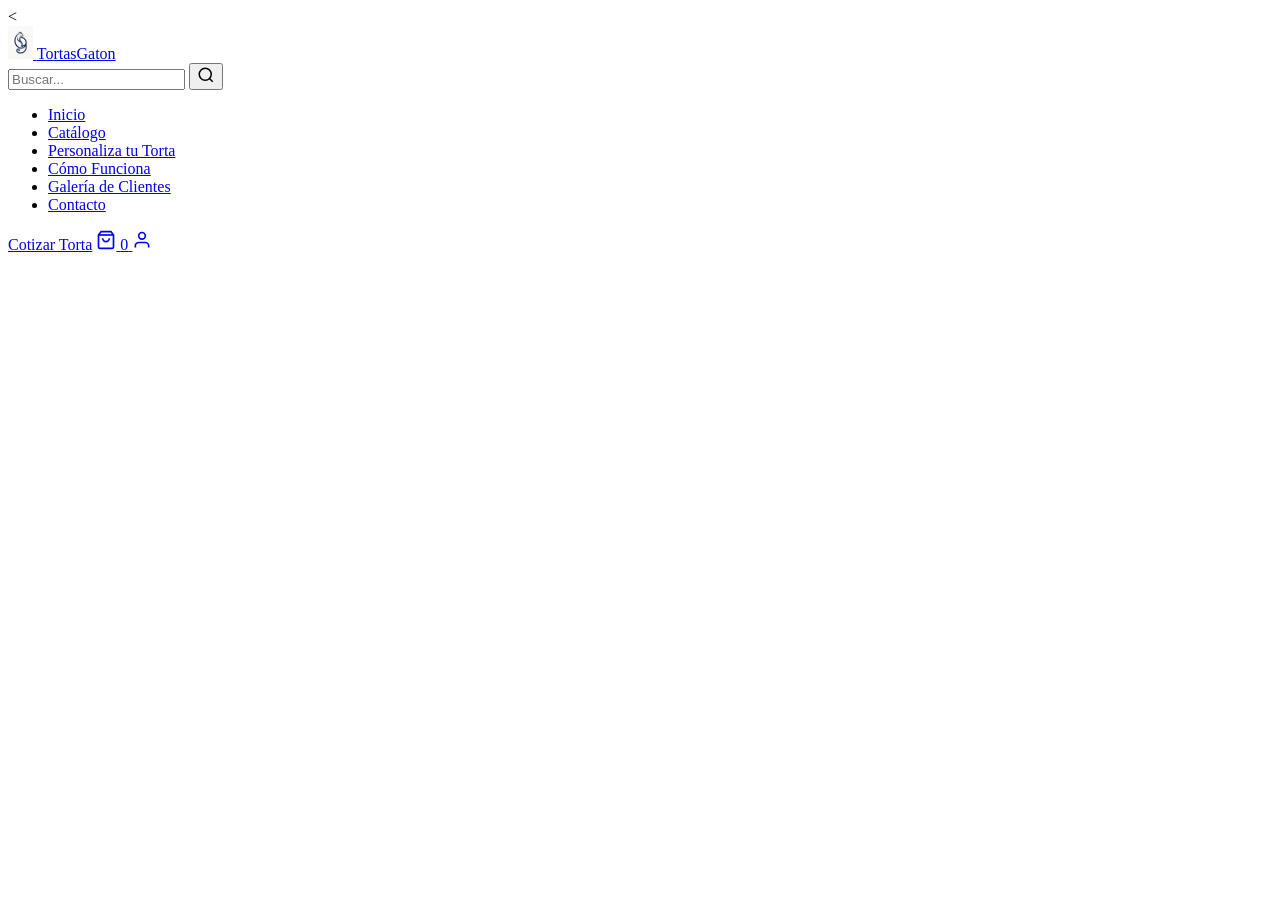
==== html-ccs/catalogo.html @ 638d36cd "Actualización Se comenzó con los otros seis redireccionamientos (catálogo, clientes, contacto, cotiz" ====
<!DOCTYPE html>
<html lang="es">
<head>
    <title>Tortas Gaton</title>
    <link rel="icon" type="image/png" href="../src/assets/images/Logo Gaton V2.png">
    <meta charset="UTF-8">
    <meta name="viewport" content="width=device-width">
    <meta name="robots" content="index, follow">
    <meta name= "theme-color" content="#09f">
    <meta name="description" content="La Torta que quieras te la tengo y si no te la fabrico 😋">
    <!-- Inicio OPEN GRAPH -->


    <!-- Fin OPEN GRAPH -->
    <!-- Inicio iconos del footer -->
    <<link rel="stylesheet" href="https://cdnjs.cloudflare.com/ajax/libs/font-awesome/6.5.2/css/all.min.css" />
    <!-- Fin iconos del footer -->
</head>

<body>
	<!-- 1. BARRA DE NAVEGACIÓN CATÁLOGO-->
		<header>
			<nav class="navbar">
				<!-- Logo con imagen y texto-->
				<a href="#" class="logo">
            		<img src="../src/assets/images/Logo Gaton V1.png" alt="TortasGaton Logo" width="25">
            		<span>TortasGaton</span>
        		</a>

        		<!-- Botón/Campo de búsqueda -->
        		<div class="nav-search">
        			<form action="/buscar" method="GET">
        				<input type="search" name="q" placeholder="Buscar..." aria-label="Buscar">
        				<button type="submit" aria-label="Buscar">
        					<svg width="18" height="18" viewBox="0 0 24 24" fill="none" stroke="currentColor" stroke-width="2">
                        		<circle cx="11" cy="11" r="8"></circle>
                        		<line x1="21" y1="21" x2="16.65" y2="16.65"></line>
                    		</svg>	
        				</button>
        			</form>	
        		</div>

				 <!-- Enlaces de navegación -->
        		<ul class="nav-links">
            		<li><a href="index.html">Inicio</a></li>
            		<li><a href="catalogo.html">Catálogo</a></li>
            		<li><a href="personaliza.html" class="btn-highlight">Personaliza tu Torta</a></li>
            		<li><a href="funciona.html">Cómo Funciona</a></li>
            		<li><a href="clientes.html">Galería de Clientes</a></li>
            		<li><a href="contacto.html">Contacto</a></li>
        		</ul>

        		<!-- Acciones a la derecha -->
        		<div class="nav-actions">
        			<a href="cotizar.html" class="btn-primary">Cotizar Torta</a>
        			<a href="#carrito" class="btn-icon cart-btn" aria-label="Carrito">
                		<svg width="20" height="20" viewBox="0 0 24 24" fill="none" stroke="currentColor" stroke-width="2">
                    		<path d="M6 2L3 6v14a2 2 0 0 0 2 2h14a2 2 0 0 0 2-2V6l-3-4z"></path>
                    		<line x1="3" y1="6" x2="21" y2="6"></line>
                    		<path d="M16 10a4 4 0 0 1-8 0"></path>
                		</svg>
                		<span class="badge">0</span>
            		</a>
            		<a href="#cuenta" class="btn-icon account-btn" aria-label="Cuenta">
                		<svg width="20" height="20" viewBox="0 0 24 24" fill="none" stroke="currentColor" stroke-width="2">
                    		<path d="M20 21v-2a4 4 0 0 0-4-4H8a4 4 0 0 0-4 4v2"></path>
                    		<circle cx="12" cy="7" r="4"></circle>
                		</svg>
            		</a>
        		</div>
			</nav>	
		</header>
</body>



<footer>
	


</footer>

</html>
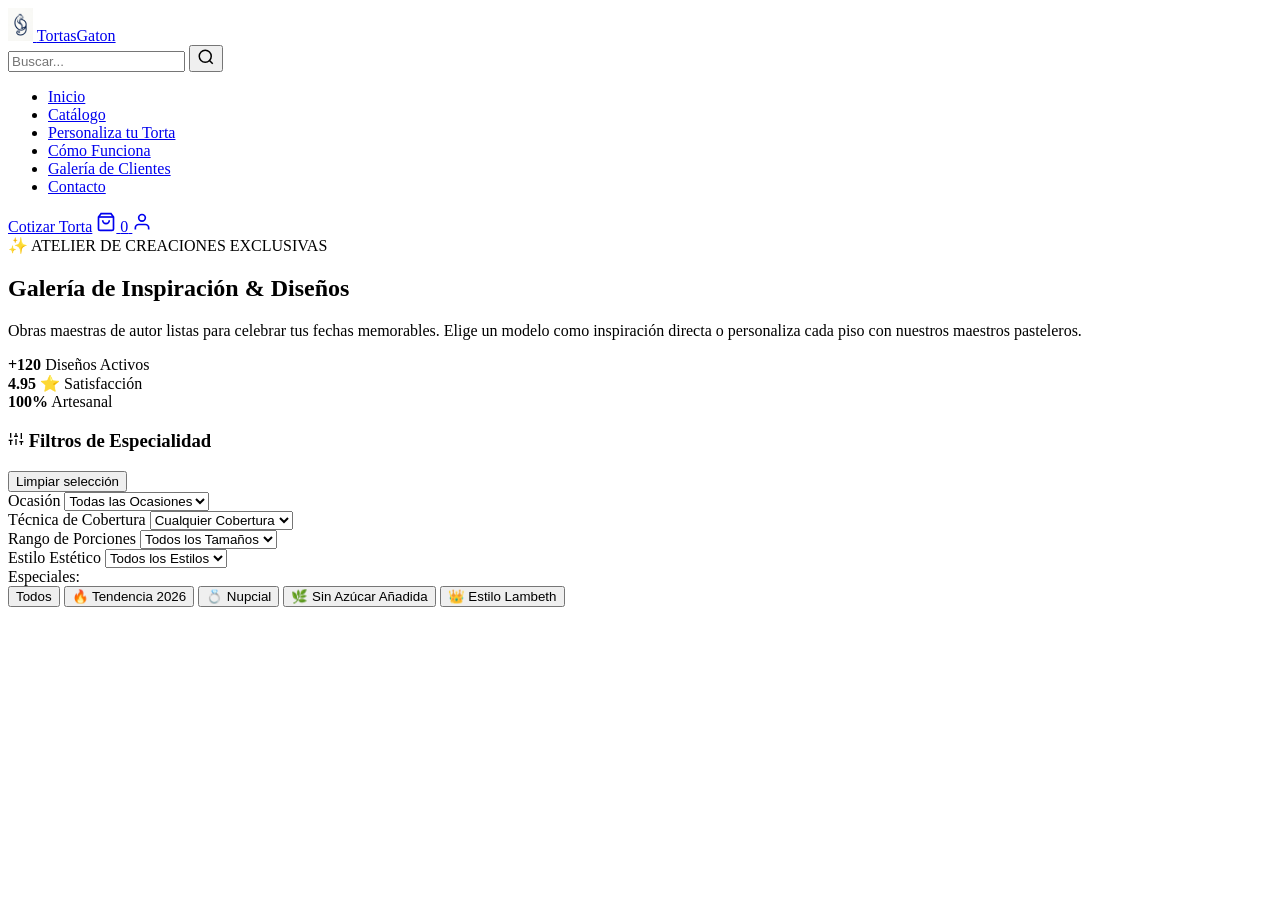
==== commit 8bafded0: "Comenzando con catalogo.html" ====
--- a/html-ccs/catalogo.html
+++ b/html-ccs/catalogo.html
@@ -4,17 +4,16 @@
     <title>Tortas Gaton</title>
     <link rel="icon" type="image/png" href="../src/assets/images/Logo Gaton V2.png">
     <meta charset="UTF-8">
-    <meta name="viewport" content="width=device-width">
+    <meta name="viewport" content="width=device-width, initial-scale=1.0">
     <meta name="robots" content="index, follow">
     <meta name= "theme-color" content="#09f">
     <meta name="description" content="La Torta que quieras te la tengo y si no te la fabrico 😋">
-    <!-- Inicio OPEN GRAPH -->
-
-
-    <!-- Fin OPEN GRAPH -->
+   
     <!-- Inicio iconos del footer -->
-    <<link rel="stylesheet" href="https://cdnjs.cloudflare.com/ajax/libs/font-awesome/6.5.2/css/all.min.css" />
+    <link rel="stylesheet" href="https://cdnjs.cloudflare.com/ajax/libs/font-awesome/6.5.2/css/all.min.css" />
     <!-- Fin iconos del footer -->
+	<!-- Para Archivo tu archivo CSS -->
+    <!-- <link rel="stylesheet" href="../src/assets/css/styles.css"> -->
 </head>
 
 <body>
@@ -22,7 +21,7 @@
 		<header>
 			<nav class="navbar">
 				<!-- Logo con imagen y texto-->
-				<a href="#" class="logo">
+				<a href="index.html" class="logo">
             		<img src="../src/assets/images/Logo Gaton V1.png" alt="TortasGaton Logo" width="25">
             		<span>TortasGaton</span>
         		</a>
@@ -70,15 +69,105 @@
         		</div>
 			</nav>	
 		</header>
-</body>
+		<!-- 2. Sección: Encabezado y filtros de Catálogo-->
+		 <main class="catalog-main">
+			<section class="catalog-hero-section">
+				<div class="catalog-intro">
+					<!-- Etiqueta superior -->
+					 <div class="catalog-badge">
+						<span>✨ ATELIER DE CREACIONES EXCLUSIVAS</span>
+					 </div>
+					<!-- Título y descripción-->
+					<h1>Galería de Inspiración & Diseños</h1>
+					<p>Obras maestras de autor listas para celebrar tus fechas memorables. Elige un modelo como inspiración directa o personaliza cada piso con nuestros maestros pasteleros. </p>
+				</div>
+				<!-- Estadísticas del catálogo (a la derecha) -->
+				<div class="catalog-stats">
+					<div class="stat-box">
+						<strong>+120</strong>
+                    	<span>Diseños Activos</span>
+					</div>
+					<div class="stat-box">
+						<strong>4.95 ⭐</strong>
+                    	<span>Satisfacción</span>
+					</div>
+					<div class="stat-box">
+						<strong>100%</strong>
+                    	<span>Artesanal</span>
+					</div>
+				</div>
+			</section>
+
+			<!--Sección de Filtros de Especialidad-->
+			<section class="filters-container">
+				<div class="filters-header">
+					<h3>
+						<svg width="16" height="16" viewBox="0 0 24 24" fill="none" stroke="currentColor" stroke-width="2">
+							<line x1="4" y1="21" x2="4" y2="14"></line>
+							<line x1="4" y1="10" x2="4" y2="3"></line>
+							<line x1="12" y1="21" x2="12" y2="12"></line>
+							<line x1="12" y1="8" x2="12" y2="3"></line>
+							<line x1="20" y1="21" x2="20" y2="16"></line>
+							<line x1="20" y1="12" x2="20" y2="3"></line>
+							<line x1="1" y1="14" x2="7" y2="14"></line>
+							<line x1="9" y1="8" x2="15" y2="8"></line>
+							<line x1="17" y1="16" x2="23" y2="16"></line>
+						</svg>
+						Filtros de Especialidad
+					</h3>
+					<button class="btn-clear-filters"> Limpiar selección</button>
+				</div>
+
+				<!-- Selectores Desplegables-->
+				 <div class="filters-dropdowns">
+					<div class="filter-group">
+						<label>Ocasión</label>
+						<select aria-label="Ocasión">
+							<option> Todas las Ocasiones</option>
+						</select>
+					</div>
+					<div class="filter-group">
+						<label>Técnica de Cobertura</label>
+						<select aria-label="Técnica de Cobertura">
+							<option>Cualquier Cobertura</option>
+						</select>
+					</div>
+					<div class="filter-group">
+						<label>Rango de Porciones</label>
+						<select aria-label="Rango de Porciones">
+							<option>Todos los Tamaños</option>
+						</select>
+					</div>
+					<div class="filter-group">
+						<label>Estilo Estético</label>
+						<select aria-label="Estilo Estético">
+							<option>Todos los Estilos</option>
+						</select>
+					</div>
+				 </div>
+
+				 <!-- Etiquetas de Filtros Especiales / Rápidos-->
+				 <div class="filter-tags-row">
+					<span class="tags-label"> Especiales:</span>
+					<div class="tags-list">
+						<button class="filter-tag active">Todos</button>
+                    	<button class="filter-tag">🔥 Tendencia 2026</button>
+                    	<button class="filter-tag">💍 Nupcial</button>
+                    	<button class="filter-tag">🌿 Sin Azúcar Añadida</button>
+                    	<button class="filter-tag">👑 Estilo Lambeth</button>
+					</div>
+				 </div>
+			</section>
+		 </main>
+		 
 
 
 
-<footer>
+	<footer>
 	
 
 
-</footer>
-
+	</footer>
+</body>
 </html>
 
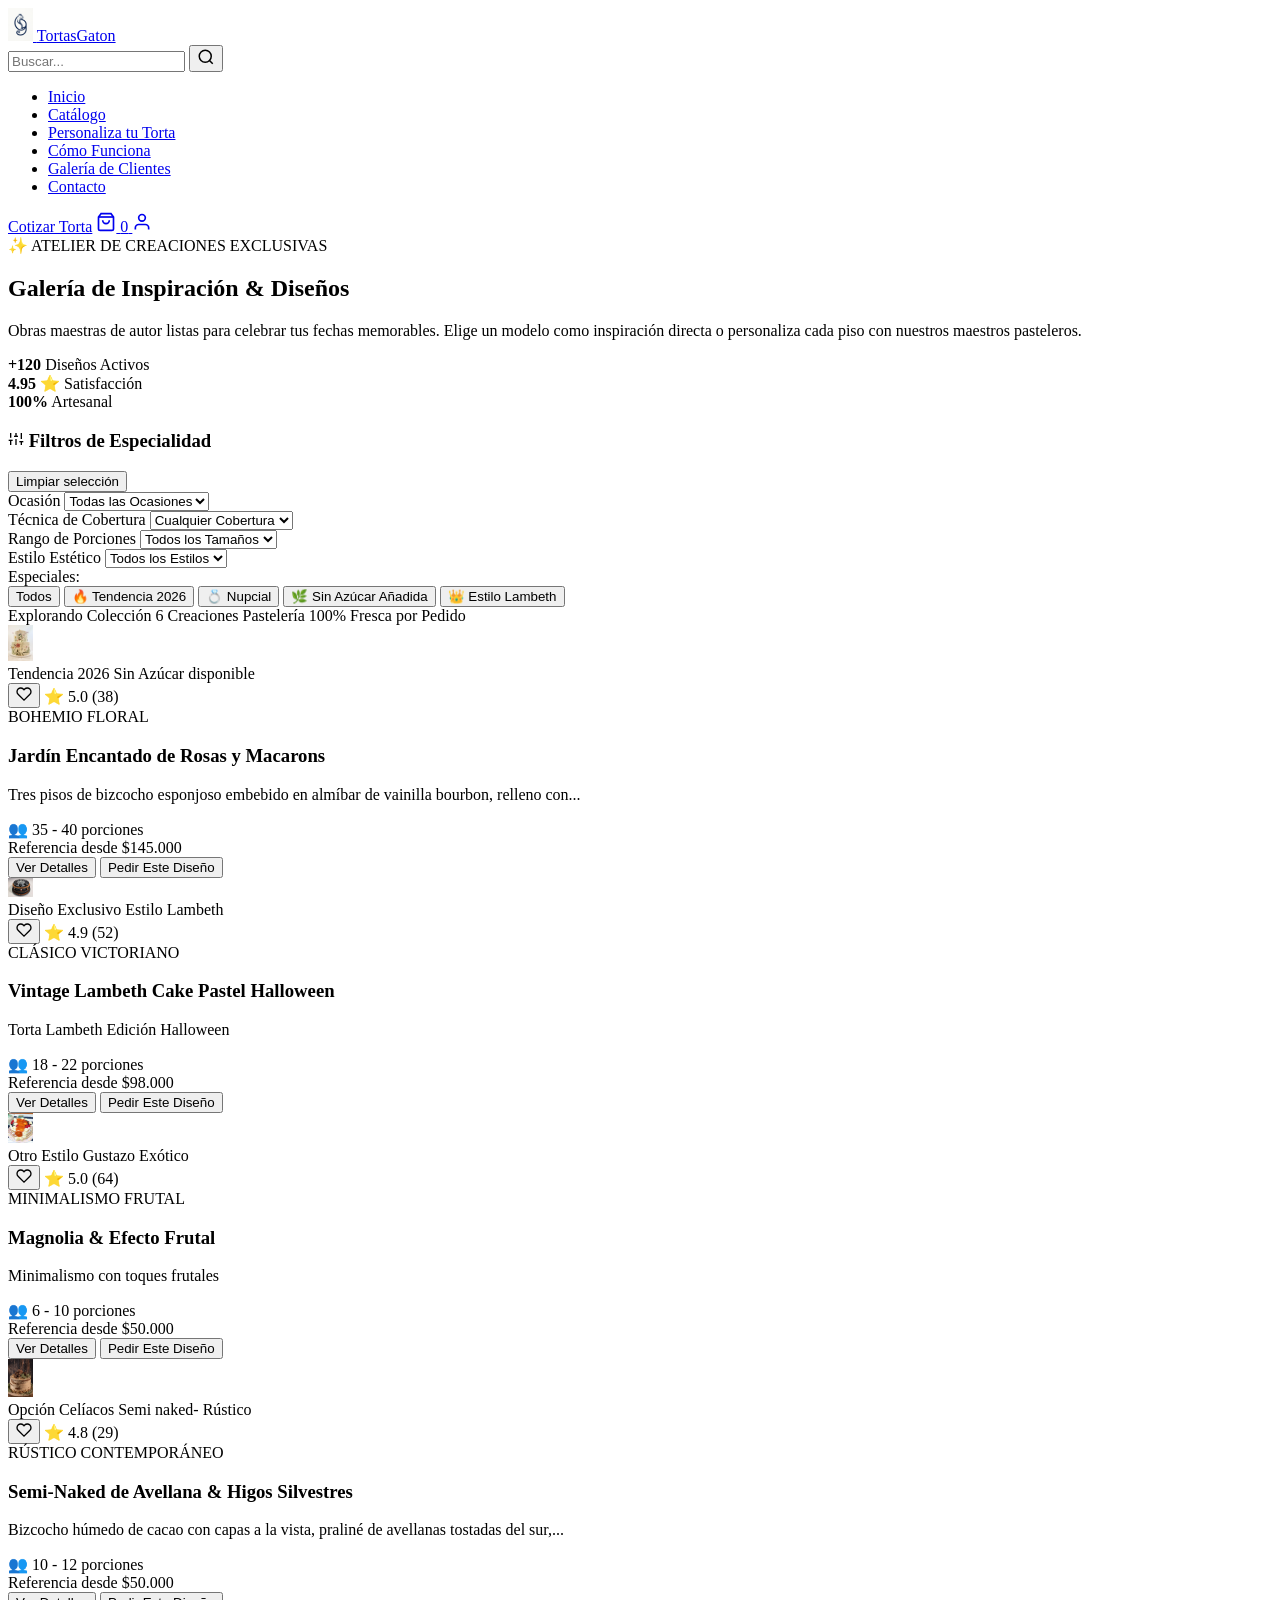
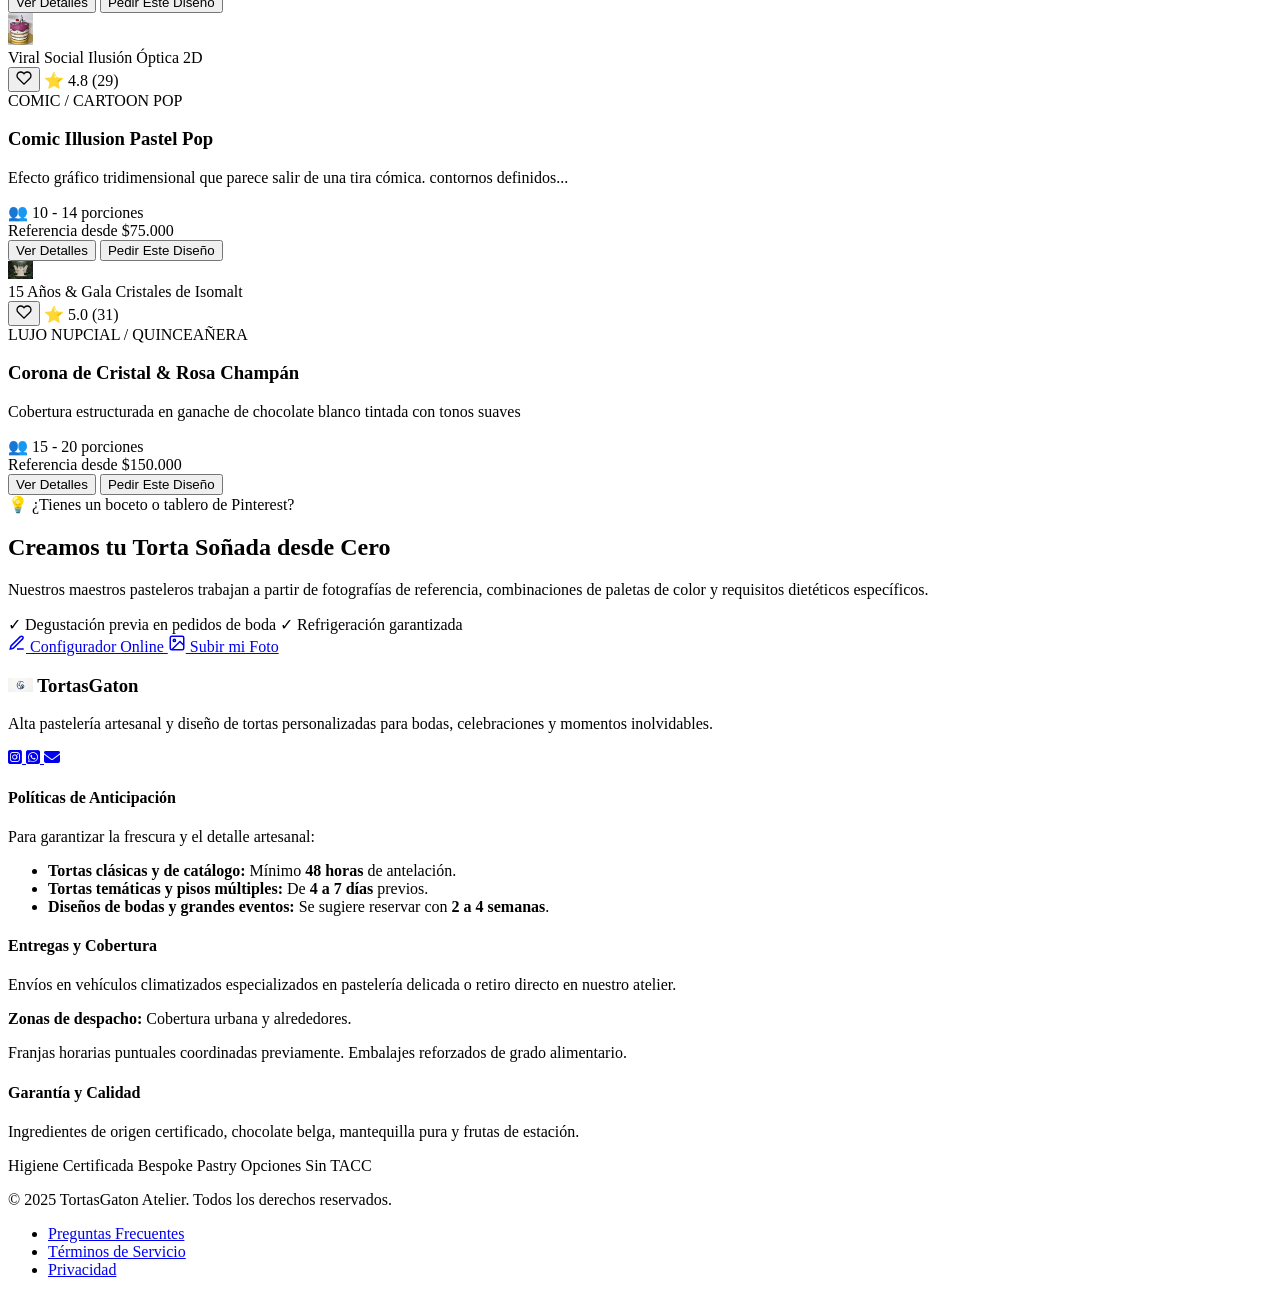
==== commit 5ac7443b: "Redireccionamiento 2 (Catalogo.html terminado Semántica de catalogo.html terminada incluidas 6 imáge" ====
--- a/html-ccs/catalogo.html
+++ b/html-ccs/catalogo.html
@@ -6,168 +6,477 @@
     <meta charset="UTF-8">
     <meta name="viewport" content="width=device-width, initial-scale=1.0">
     <meta name="robots" content="index, follow">
-    <meta name= "theme-color" content="#09f">
+    <meta name="theme-color" content="#09f">
     <meta name="description" content="La Torta que quieras te la tengo y si no te la fabrico 😋">
    
     <!-- Inicio iconos del footer -->
     <link rel="stylesheet" href="https://cdnjs.cloudflare.com/ajax/libs/font-awesome/6.5.2/css/all.min.css" />
     <!-- Fin iconos del footer -->
-	<!-- Para Archivo tu archivo CSS -->
+    <!-- Para Archivo tu archivo CSS -->
     <!-- <link rel="stylesheet" href="../src/assets/css/styles.css"> -->
 </head>
 
 <body>
-	<!-- 1. BARRA DE NAVEGACIÓN CATÁLOGO-->
-		<header>
-			<nav class="navbar">
-				<!-- Logo con imagen y texto-->
-				<a href="index.html" class="logo">
-            		<img src="../src/assets/images/Logo Gaton V1.png" alt="TortasGaton Logo" width="25">
-            		<span>TortasGaton</span>
-        		</a>
-
-        		<!-- Botón/Campo de búsqueda -->
-        		<div class="nav-search">
-        			<form action="/buscar" method="GET">
-        				<input type="search" name="q" placeholder="Buscar..." aria-label="Buscar">
-        				<button type="submit" aria-label="Buscar">
-        					<svg width="18" height="18" viewBox="0 0 24 24" fill="none" stroke="currentColor" stroke-width="2">
-                        		<circle cx="11" cy="11" r="8"></circle>
-                        		<line x1="21" y1="21" x2="16.65" y2="16.65"></line>
-                    		</svg>	
-        				</button>
-        			</form>	
-        		</div>
-
-				 <!-- Enlaces de navegación -->
-        		<ul class="nav-links">
-            		<li><a href="index.html">Inicio</a></li>
-            		<li><a href="catalogo.html">Catálogo</a></li>
-            		<li><a href="personaliza.html" class="btn-highlight">Personaliza tu Torta</a></li>
-            		<li><a href="funciona.html">Cómo Funciona</a></li>
-            		<li><a href="clientes.html">Galería de Clientes</a></li>
-            		<li><a href="contacto.html">Contacto</a></li>
-        		</ul>
-
-        		<!-- Acciones a la derecha -->
-        		<div class="nav-actions">
-        			<a href="cotizar.html" class="btn-primary">Cotizar Torta</a>
-        			<a href="#carrito" class="btn-icon cart-btn" aria-label="Carrito">
-                		<svg width="20" height="20" viewBox="0 0 24 24" fill="none" stroke="currentColor" stroke-width="2">
-                    		<path d="M6 2L3 6v14a2 2 0 0 0 2 2h14a2 2 0 0 0 2-2V6l-3-4z"></path>
-                    		<line x1="3" y1="6" x2="21" y2="6"></line>
-                    		<path d="M16 10a4 4 0 0 1-8 0"></path>
-                		</svg>
-                		<span class="badge">0</span>
-            		</a>
-            		<a href="#cuenta" class="btn-icon account-btn" aria-label="Cuenta">
-                		<svg width="20" height="20" viewBox="0 0 24 24" fill="none" stroke="currentColor" stroke-width="2">
-                    		<path d="M20 21v-2a4 4 0 0 0-4-4H8a4 4 0 0 0-4 4v2"></path>
-                    		<circle cx="12" cy="7" r="4"></circle>
-                		</svg>
-            		</a>
-        		</div>
-			</nav>	
-		</header>
-		<!-- 2. Sección: Encabezado y filtros de Catálogo-->
-		 <main class="catalog-main">
-			<section class="catalog-hero-section">
-				<div class="catalog-intro">
-					<!-- Etiqueta superior -->
-					 <div class="catalog-badge">
-						<span>✨ ATELIER DE CREACIONES EXCLUSIVAS</span>
-					 </div>
-					<!-- Título y descripción-->
-					<h1>Galería de Inspiración & Diseños</h1>
-					<p>Obras maestras de autor listas para celebrar tus fechas memorables. Elige un modelo como inspiración directa o personaliza cada piso con nuestros maestros pasteleros. </p>
-				</div>
-				<!-- Estadísticas del catálogo (a la derecha) -->
-				<div class="catalog-stats">
-					<div class="stat-box">
-						<strong>+120</strong>
-                    	<span>Diseños Activos</span>
-					</div>
-					<div class="stat-box">
-						<strong>4.95 ⭐</strong>
-                    	<span>Satisfacción</span>
-					</div>
-					<div class="stat-box">
-						<strong>100%</strong>
-                    	<span>Artesanal</span>
-					</div>
-				</div>
-			</section>
-
-			<!--Sección de Filtros de Especialidad-->
-			<section class="filters-container">
-				<div class="filters-header">
-					<h3>
-						<svg width="16" height="16" viewBox="0 0 24 24" fill="none" stroke="currentColor" stroke-width="2">
-							<line x1="4" y1="21" x2="4" y2="14"></line>
-							<line x1="4" y1="10" x2="4" y2="3"></line>
-							<line x1="12" y1="21" x2="12" y2="12"></line>
-							<line x1="12" y1="8" x2="12" y2="3"></line>
-							<line x1="20" y1="21" x2="20" y2="16"></line>
-							<line x1="20" y1="12" x2="20" y2="3"></line>
-							<line x1="1" y1="14" x2="7" y2="14"></line>
-							<line x1="9" y1="8" x2="15" y2="8"></line>
-							<line x1="17" y1="16" x2="23" y2="16"></line>
-						</svg>
-						Filtros de Especialidad
-					</h3>
-					<button class="btn-clear-filters"> Limpiar selección</button>
-				</div>
-
-				<!-- Selectores Desplegables-->
-				 <div class="filters-dropdowns">
-					<div class="filter-group">
-						<label>Ocasión</label>
-						<select aria-label="Ocasión">
-							<option> Todas las Ocasiones</option>
-						</select>
-					</div>
-					<div class="filter-group">
-						<label>Técnica de Cobertura</label>
-						<select aria-label="Técnica de Cobertura">
-							<option>Cualquier Cobertura</option>
-						</select>
-					</div>
-					<div class="filter-group">
-						<label>Rango de Porciones</label>
-						<select aria-label="Rango de Porciones">
-							<option>Todos los Tamaños</option>
-						</select>
-					</div>
-					<div class="filter-group">
-						<label>Estilo Estético</label>
-						<select aria-label="Estilo Estético">
-							<option>Todos los Estilos</option>
-						</select>
-					</div>
-				 </div>
-
-				 <!-- Etiquetas de Filtros Especiales / Rápidos-->
-				 <div class="filter-tags-row">
-					<span class="tags-label"> Especiales:</span>
-					<div class="tags-list">
-						<button class="filter-tag active">Todos</button>
-                    	<button class="filter-tag">🔥 Tendencia 2026</button>
-                    	<button class="filter-tag">💍 Nupcial</button>
-                    	<button class="filter-tag">🌿 Sin Azúcar Añadida</button>
-                    	<button class="filter-tag">👑 Estilo Lambeth</button>
-					</div>
-				 </div>
-			</section>
-		 </main>
-		 
-
-
-
-	<footer>
-	
-
-
-	</footer>
+    <!-- 1. BARRA DE NAVEGACIÓN CATÁLOGO-->
+    <header>
+        <nav class="navbar">
+            <!-- Logo con imagen y texto-->
+            <a href="index.html" class="logo">
+                <img src="../src/assets/images/Logo Gaton V1.png" alt="TortasGaton Logo" width="25">
+                <span>TortasGaton</span>
+            </a>
+
+            <!-- Botón/Campo de búsqueda -->
+            <div class="nav-search">
+                <form action="/buscar" method="GET">
+                    <input type="search" name="q" placeholder="Buscar..." aria-label="Buscar">
+                    <button type="submit" aria-label="Buscar">
+                        <svg width="18" height="18" viewBox="0 0 24 24" fill="none" stroke="currentColor" stroke-width="2">
+                            <circle cx="11" cy="11" r="8"></circle>
+                            <line x1="21" y1="21" x2="16.65" y2="16.65"></line>
+                        </svg>    
+                    </button>
+                </form>    
+            </div>
+
+             <!-- Enlaces de navegación -->
+            <ul class="nav-links">
+                <li><a href="index.html">Inicio</a></li>
+                <li><a href="catalogo.html">Catálogo</a></li>
+                <li><a href="personaliza.html" class="btn-highlight">Personaliza tu Torta</a></li>
+                <li><a href="funciona.html">Cómo Funciona</a></li>
+                <li><a href="clientes.html">Galería de Clientes</a></li>
+                <li><a href="contacto.html">Contacto</a></li>
+            </ul>
+
+            <!-- Acciones a la derecha -->
+            <div class="nav-actions">
+                <a href="cotizar.html" class="btn-primary">Cotizar Torta</a>
+                <a href="#carrito" class="btn-icon cart-btn" aria-label="Carrito">
+                    <svg width="20" height="20" viewBox="0 0 24 24" fill="none" stroke="currentColor" stroke-width="2">
+                        <path d="M6 2L3 6v14a2 2 0 0 0 2 2h14a2 2 0 0 0 2-2V6l-3-4z"></path>
+                        <line x1="3" y1="6" x2="21" y2="6"></line>
+                        <path d="M16 10a4 4 0 0 1-8 0"></path>
+                    </svg>
+                    <span class="badge">0</span>
+                </a>
+                <a href="#cuenta" class="btn-icon account-btn" aria-label="Cuenta">
+                    <svg width="20" height="20" viewBox="0 0 24 24" fill="none" stroke="currentColor" stroke-width="2">
+                        <path d="M20 21v-2a4 4 0 0 0-4-4H8a4 4 0 0 0-4 4v2"></path>
+                        <circle cx="12" cy="7" r="4"></circle>
+                    </svg>
+                </a>
+            </div>
+        </nav>    
+    </header>
+
+    <!-- 2. Sección: Encabezado y filtros de Catálogo-->
+    <main class="catalog-main">
+        <section class="catalog-hero-section">
+            <div class="catalog-intro">
+                <!-- Etiqueta superior -->
+                <div class="catalog-badge">
+                    <span>✨ ATELIER DE CREACIONES EXCLUSIVAS</span>
+                </div>
+                <!-- Título y descripción-->
+                <h1>Galería de Inspiración & Diseños</h1>
+                <p>Obras maestras de autor listas para celebrar tus fechas memorables. Elige un modelo como inspiración directa o personaliza cada piso con nuestros maestros pasteleros. </p>
+            </div>
+            <!-- Estadísticas del catálogo (a la derecha) -->
+            <div class="catalog-stats">
+                <div class="stat-box">
+                    <strong>+120</strong>
+                    <span>Diseños Activos</span>
+                </div>
+                <div class="stat-box">
+                    <strong>4.95 ⭐</strong>
+                    <span>Satisfacción</span>
+                </div>
+                <div class="stat-box">
+                    <strong>100%</strong>
+                    <span>Artesanal</span>
+                </div>
+            </div>
+        </section>
+
+        <!-- Sección de Filtros de Especialidad -->
+        <section class="filters-container">
+            <div class="filters-header">
+                <h3>
+                    <svg width="16" height="16" viewBox="0 0 24 24" fill="none" stroke="currentColor" stroke-width="2">
+                        <line x1="4" y1="21" x2="4" y2="14"></line>
+                        <line x1="4" y1="10" x2="4" y2="3"></line>
+                        <line x1="12" y1="21" x2="12" y2="12"></line>
+                        <line x1="12" y1="8" x2="12" y2="3"></line>
+                        <line x1="20" y1="21" x2="20" y2="16"></line>
+                        <line x1="20" y1="12" x2="20" y2="3"></line>
+                        <line x1="1" y1="14" x2="7" y2="14"></line>
+                        <line x1="9" y1="8" x2="15" y2="8"></line>
+                        <line x1="17" y1="16" x2="23" y2="16"></line>
+                    </svg>
+                    Filtros de Especialidad
+                </h3>
+                <button class="btn-clear-filters"> Limpiar selección</button>
+            </div>
+
+            <!-- Selectores Desplegables-->
+            <div class="filters-dropdowns">
+                <div class="filter-group">
+                    <label>Ocasión</label>
+                    <select aria-label="Ocasión">
+                        <option>Todas las Ocasiones</option>
+                    </select>
+                </div>
+                <div class="filter-group">
+                    <label>Técnica de Cobertura</label>
+                    <select aria-label="Técnica de Cobertura">
+                        <option>Cualquier Cobertura</option>
+                    </select>
+                </div>
+                <div class="filter-group">
+                    <label>Rango de Porciones</label>
+                    <select aria-label="Rango de Porciones">
+                        <option>Todos los Tamaños</option>
+                    </select>
+                </div>
+                <div class="filter-group">
+                    <label>Estilo Estético</label>
+                    <select aria-label="Estilo Estético">
+                        <option>Todos los Estilos</option>
+                    </select>
+                </div>
+            </div>
+
+            <!-- Etiquetas de Filtros Especiales / Rápidos-->
+            <div class="filter-tags-row">
+                <span class="tags-label"> Especiales:</span>
+                <div class="tags-list">
+                    <button class="filter-tag active">Todos</button>
+                    <button class="filter-tag">🔥 Tendencia 2026</button>
+                    <button class="filter-tag">💍 Nupcial</button>
+                    <button class="filter-tag">🌿 Sin Azúcar Añadida</button>
+                    <button class="filter-tag">👑 Estilo Lambeth</button>
+                </div>
+            </div>
+        </section>
+
+        <!-- 3. Sección: Cuadrícula de productos del catálogo -->
+        <section class="catalog-products-section">
+            <!-- Encabezado de la colección -->
+            <div class="collection-header">
+                <span class="collection-title">Explorando Colección</span>
+                <span class="collection-count">6 Creaciones</span>
+                <span class="collection-note">Pastelería 100% Fresca por Pedido</span>
+            </div>
+
+            <!-- Cuadrícula de Tarjetas -->
+            <div class="products-grid">
+                <!-- Tarjeta 1: Jardín Encantado -->
+                <article class="product-card">
+                    <div class="product-image-container">
+                        <img src="../src/assets/images/Torta jardin.jpeg" alt="Torta jardin" width="25">
+                        <div class="card-badges-top">
+                            <span class="badge-tag trend">Tendencia 2026</span>
+                            <span class="badge-tag info">Sin Azúcar disponible</span>    
+                        </div>
+                        <button class="btn-favorite" aria-label="Guardar en favoritos">
+                            <svg width="16" height="16" viewBox="0 0 24 24" fill="none" stroke="currentColor" stroke-width="2">
+                                <path d="M20.84 4.61a5.5 5.5 0 0 0-7.78 0L12 5.67l-1.06-1.06a5.5 5.5 0 0 0-7.78 7.78l1.06 1.06L12 21.23l7.78-7.78 1.06-1.06a5.5 5.5 0 0 0 0-7.78z"></path>
+                            </svg>
+                        </button>
+                        <span class="rating-tag">⭐ 5.0 (38)</span>
+                    </div>
+                    <div class="product-info">
+                        <span class="product-category">BOHEMIO FLORAL</span>
+                        <h3>Jardín Encantado de Rosas y Macarons</h3>
+                        <p>Tres pisos de bizcocho esponjoso embebido en almíbar de vainilla bourbon, relleno con...</p>
+                        
+                        <div class="product-meta-row">
+                            <span class="portions">👥 35 - 40 porciones</span>
+                            <div class="price-box">
+                                <span class="price-label">Referencia desde</span>
+                                <span class="price-amount">$145.000</span>
+                            </div>
+                        </div>
+                    </div>
+                    <div class="products-actions">
+                        <button class="btn-secondary-action">Ver Detalles</button>
+                        <button class="btn-primary-action">Pedir Este Diseño</button>
+                    </div>    
+                </article>
+
+                <!-- Tarjeta 2: Clásico Victoriano (Lambeth) -->
+                <article class="product-card">
+                    <div class="product-image-container">
+                        <img src="../src/assets/images/Torta Lambeth.jpeg" alt="Torta Lambeth" width="25">
+                        <div class="card-badges-top">
+                            <span class="badge-tag trend">Diseño Exclusivo</span>
+                            <span class="badge-tag info">Estilo Lambeth</span>    
+                        </div>
+                        <button class="btn-favorite" aria-label="Guardar en favoritos">
+                            <svg width="16" height="16" viewBox="0 0 24 24" fill="none" stroke="currentColor" stroke-width="2">
+                                <path d="M20.84 4.61a5.5 5.5 0 0 0-7.78 0L12 5.67l-1.06-1.06a5.5 5.5 0 0 0-7.78 7.78l1.06 1.06L12 21.23l7.78-7.78 1.06-1.06a5.5 5.5 0 0 0 0-7.78z"></path>
+                            </svg>
+                        </button>
+                        <span class="rating-tag">⭐ 4.9 (52)</span>
+                    </div>
+                    <div class="product-info">
+                        <span class="product-category">CLÁSICO VICTORIANO</span>
+                        <h3>Vintage Lambeth Cake Pastel Halloween</h3>
+                        <p>Torta Lambeth Edición Halloween</p>
+                        
+                        <div class="product-meta-row">
+                            <span class="portions">👥 18 - 22 porciones</span>
+                            <div class="price-box">
+                                <span class="price-label">Referencia desde</span>
+                                <span class="price-amount">$98.000</span>
+                            </div>
+                        </div>
+                    </div>
+                    <div class="products-actions">
+                        <button class="btn-secondary-action">Ver Detalles</button>
+                        <button class="btn-primary-action">Pedir Este Diseño</button>
+                    </div>    
+                </article>
+
+                <!-- Tarjeta 3: Minimalismo Escultórico (Magnolia) -->
+                <article class="product-card">
+                    <div class="product-image-container">
+                        <img src="../src/assets/images/Torta Magnolia.webp" alt="Torta Magnolia" width="25">
+                        <div class="card-badges-top">
+                            <span class="badge-tag trend">Otro Estilo</span>
+                            <span class="badge-tag info">Gustazo Exótico</span>    
+                        </div>
+                        <button class="btn-favorite" aria-label="Guardar en favoritos">
+                            <svg width="16" height="16" viewBox="0 0 24 24" fill="none" stroke="currentColor" stroke-width="2">
+                                <path d="M20.84 4.61a5.5 5.5 0 0 0-7.78 0L12 5.67l-1.06-1.06a5.5 5.5 0 0 0-7.78 7.78l1.06 1.06L12 21.23l7.78-7.78 1.06-1.06a5.5 5.5 0 0 0 0-7.78z"></path>
+                            </svg>
+                        </button>
+                        <span class="rating-tag">⭐ 5.0 (64)</span>
+                    </div>
+                    <div class="product-info">
+                        <span class="product-category">MINIMALISMO FRUTAL</span>
+                        <h3>Magnolia & Efecto Frutal</h3>
+                        <p>Minimalismo con toques frutales</p>
+                        
+                        <div class="product-meta-row">
+                            <span class="portions">👥 6 - 10 porciones</span>
+                            <div class="price-box">
+                                <span class="price-label">Referencia desde</span>
+                                <span class="price-amount">$50.000</span>
+                            </div>
+                        </div>
+                    </div>
+                    <div class="products-actions">
+                        <button class="btn-secondary-action">Ver Detalles</button>
+                        <button class="btn-primary-action">Pedir Este Diseño</button>
+                    </div>    
+                </article>
+
+                <!-- Tarjeta 4: Opcion celíaca -->
+                <article class="product-card">
+                    <div class="product-image-container">
+                        <img src="../src/assets/images/tarta-de-chocolate-y-avellanas.webp" alt="Torta Semi-Naked" width="25">
+                        <div class="card-badges-top">
+                            <span class="badge-tag trend">Opción Celíacos</span>
+                            <span class="badge-tag info">Semi naked- Rústico</span>    
+                        </div>
+                        <button class="btn-favorite" aria-label="Guardar en favoritos">
+                            <svg width="16" height="16" viewBox="0 0 24 24" fill="none" stroke="currentColor" stroke-width="2">
+                                <path d="M20.84 4.61a5.5 5.5 0 0 0-7.78 0L12 5.67l-1.06-1.06a5.5 5.5 0 0 0-7.78 7.78l1.06 1.06L12 21.23l7.78-7.78 1.06-1.06a5.5 5.5 0 0 0 0-7.78z"></path>
+                            </svg>
+                        </button>
+                        <span class="rating-tag">⭐ 4.8 (29)</span>
+                    </div>
+                    <div class="product-info">
+                        <span class="product-category">RÚSTICO CONTEMPORÁNEO</span>
+                        <h3>Semi-Naked de Avellana & Higos Silvestres</h3>
+                        <p>Bizcocho húmedo de cacao con capas a la vista, praliné de avellanas tostadas del sur,...</p>
+                        
+                        <div class="product-meta-row">
+                            <span class="portions">👥 10 - 12 porciones</span>
+                            <div class="price-box">
+                                <span class="price-label">Referencia desde</span>
+                                <span class="price-amount">$50.000</span>
+                            </div>
+                        </div>
+                    </div>
+                    <div class="products-actions">
+                        <button class="btn-secondary-action">Ver Detalles</button>
+                        <button class="btn-primary-action">Pedir Este Diseño</button>
+                    </div>    
+                </article>
+
+                <!-- Tarjeta 5: Comic 2D torta -->
+                <article class="product-card">
+                    <div class="product-image-container">
+                        <img src="../src/assets/images/Torta 2D.jpg" alt="Torta 2D" width="25">
+                        <div class="card-badges-top">
+                            <span class="badge-tag trend">Viral Social</span>
+                            <span class="badge-tag info">Ilusión Óptica 2D</span>    
+                        </div>
+                        <button class="btn-favorite" aria-label="Guardar en favoritos">
+                            <svg width="16" height="16" viewBox="0 0 24 24" fill="none" stroke="currentColor" stroke-width="2">
+                                <path d="M20.84 4.61a5.5 5.5 0 0 0-7.78 0L12 5.67l-1.06-1.06a5.5 5.5 0 0 0-7.78 7.78l1.06 1.06L12 21.23l7.78-7.78 1.06-1.06a5.5 5.5 0 0 0 0-7.78z"></path>
+                            </svg>
+                        </button>
+                        <span class="rating-tag">⭐ 4.8 (29)</span>
+                    </div>
+                    <div class="product-info">
+                        <span class="product-category">COMIC / CARTOON POP</span>
+                        <h3>Comic Illusion Pastel Pop</h3>
+                        <p>Efecto gráfico tridimensional que parece salir de una tira cómica. contornos definidos...</p>
+                        
+                        <div class="product-meta-row">
+                            <span class="portions">👥 10 - 14 porciones</span>
+                            <div class="price-box">
+                                <span class="price-label">Referencia desde</span>
+                                <span class="price-amount">$75.000</span>
+                            </div>
+                        </div>
+                    </div>
+                    <div class="products-actions">
+                        <button class="btn-secondary-action">Ver Detalles</button>
+                        <button class="btn-primary-action">Pedir Este Diseño</button>
+                    </div>    
+                </article>
+
+                <!-- Tarjeta 6: 15 años & gala -->
+                <article class="product-card">
+                    <div class="product-image-container">
+                        <img src="../src/assets/images/Torta corona cristal.webp" alt="Torta 2D" width="25">
+                        <div class="card-badges-top">
+                            <span class="badge-tag trend">15 Años & Gala</span>
+                            <span class="badge-tag info">Cristales de Isomalt</span>    
+                        </div>
+                        <button class="btn-favorite" aria-label="Guardar en favoritos">
+                            <svg width="16" height="16" viewBox="0 0 24 24" fill="none" stroke="currentColor" stroke-width="2">
+                                <path d="M20.84 4.61a5.5 5.5 0 0 0-7.78 0L12 5.67l-1.06-1.06a5.5 5.5 0 0 0-7.78 7.78l1.06 1.06L12 21.23l7.78-7.78 1.06-1.06a5.5 5.5 0 0 0 0-7.78z"></path>
+                            </svg>
+                        </button>
+                        <span class="rating-tag">⭐ 5.0 (31)</span>
+                    </div>
+                    <div class="product-info">
+                        <span class="product-category">LUJO NUPCIAL / QUINCEAÑERA</span>
+                        <h3>Corona de Cristal & Rosa Champán</h3>
+                        <p>Cobertura estructurada en ganache de chocolate blanco tintada con tonos suaves</p>
+                        
+                        <div class="product-meta-row">
+                            <span class="portions">👥 15 - 20 porciones</span>
+                            <div class="price-box">
+                                <span class="price-label">Referencia desde</span>
+                                <span class="price-amount">$150.000</span>
+                            </div>
+                        </div>
+                    </div>
+                    <div class="products-actions">
+                        <button class="btn-secondary-action">Ver Detalles</button>
+                        <button class="btn-primary-action">Pedir Este Diseño</button>
+                    </div>    
+                </article>
+            </div>
+        </section>
+
+        <!-- 4. SECCIÓN CTA: CREAMOS TU TORTA SOÑADA -->
+        <section class="custom-cake-cta">
+            <div class="cta-banner-content">
+                <div class="cta-top-tag">
+                    <span>💡 ¿Tienes un boceto o tablero de Pinterest?</span>
+                </div>
+            
+                <h2>Creamos tu Torta Soñada desde Cero</h2>
+                <p>Nuestros maestros pasteleros trabajan a partir de fotografías de referencia, combinaciones de paletas de color y requisitos dietéticos específicos.</p>
+            
+                <div class="cta-features-list">
+                    <span>✓ Degustación previa en pedidos de boda</span>
+                    <span>✓ Refrigeración garantizada</span>
+                </div>
+
+                <div class="cta-buttons">
+                    <a href="personaliza.html" class="btn-configurator">
+                        <svg width="18" height="18" viewBox="0 0 24 24" fill="none" stroke="currentColor" stroke-width="2">
+                            <path d="M12 20h9"></path>
+                            <path d="M16.5 3.5a2.121 2.121 0 0 1 3 3L7 19l-4 1 1-4L16.5 3.5z"></path>
+                        </svg>
+                        Configurador Online
+                    </a>
+                    <a href="contacto.html" class="btn-upload-photo">
+                        <svg width="18" height="18" viewBox="0 0 24 24" fill="none" stroke="currentColor" stroke-width="2">
+                            <rect x="3" y="3" width="18" height="18" rx="2" ry="2"></rect>
+                            <circle cx="8.5" cy="8.5" r="1.5"></circle>
+                            <polyline points="21 15 16 10 5 21"></polyline>
+                        </svg>
+                        Subir mi Foto
+                    </a>
+                </div>
+            </div>
+        </section>
+    </main>
+
+    <!-- 5. FOOTER PRINCIPAL -->
+    <footer>
+        <div class="footer-container">
+            <!-- Columna 1: Marca y Redes -->
+            <div class="footer-brand">
+                <h3 class="brand-title">
+                    <img src="../src/assets/images/Logo Gaton V2.png" alt="TortasGatonV2 Logo" width="25" class="footer-logo"> 
+                    TortasGaton
+                </h3>
+                <p>Alta pastelería artesanal y diseño de tortas personalizadas para bodas, celebraciones y momentos inolvidables.</p>
+                
+                <div class="footer-socials">
+                    <a href="https://instagram.com" target="_blank" rel="noopener noreferrer" class="btn" aria-label="Instagram">
+                        <i class="fa-brands fa-square-instagram" aria-hidden="true"></i>   
+                    </a>
+                    <a href="https://wa.me" target="_blank" rel="noopener noreferrer" class="btn" aria-label="Chat de WhatsApp">
+                        <i class="fa-brands fa-square-whatsapp" aria-hidden="true"></i>
+                    </a>
+                    <a href="mailto:tu-correo@ejemplo.com" class="btn" aria-label="Correo Electrónico">
+                        <i class="fa-solid fa-envelope" aria-hidden="true"></i>
+                    </a>
+                </div>
+            </div>
+
+            <!-- Columna 2: Políticas de Anticipación -->
+            <div class="footer-links">
+                <h4>Políticas de Anticipación</h4>
+                <p>Para garantizar la frescura y el detalle artesanal:</p>
+                <ul>
+                    <li><strong>Tortas clásicas y de catálogo:</strong> Mínimo <strong>48 horas</strong> de antelación.</li>
+                    <li><strong>Tortas temáticas y pisos múltiples:</strong> De <strong>4 a 7 días</strong> previos.</li>
+                    <li><strong>Diseños de bodas y grandes eventos:</strong> Se sugiere reservar con <strong>2 a 4 semanas</strong>.</li>
+                </ul>
+            </div>
+
+            <!-- Columna 3: Entregas y Cobertura -->
+            <div class="footer-info">
+                <h4>Entregas y Cobertura</h4>
+                <p>Envíos en vehículos climatizados especializados en pastelería delicada o retiro directo en nuestro atelier.</p>
+                <p><strong>Zonas de despacho:</strong> Cobertura urbana y alrededores.</p>
+                <p>Franjas horarias puntuales coordinadas previamente. Embalajes reforzados de grado alimentario.</p>
+            </div>
+
+            <!-- Columna 4: Garantía y Calidad -->
+            <div class="footer-warranty">
+                <h4>Garantía y Calidad</h4>
+                <p>Ingredientes de origen certificado, chocolate belga, mantequilla pura y frutas de estación.</p>
+                <div class="footer-badges">
+                    <span class="badge-tag">Higiene Certificada</span>
+                    <span class="badge-tag">Bespoke Pastry</span>
+                    <span class="badge-tag">Opciones Sin TACC</span>
+                </div>
+            </div>
+        </div>
+
+        <!-- Barra Inferior (Copyright y Enlaces Secundarios) -->
+        <div class="footer-bottom">
+            <p>&copy; 2025 TortasGaton Atelier. Todos los derechos reservados.</p>
+            <ul class="footer-legal">
+                <li><a href="#faq">Preguntas Frecuentes</a></li>
+                <li><a href="#terminos">Términos de Servicio</a></li>
+                <li><a href="#privacidad">Privacidad</a></li>
+            </ul>
+        </div>
+    </footer>
 </body>
-</html>
-
+</html>
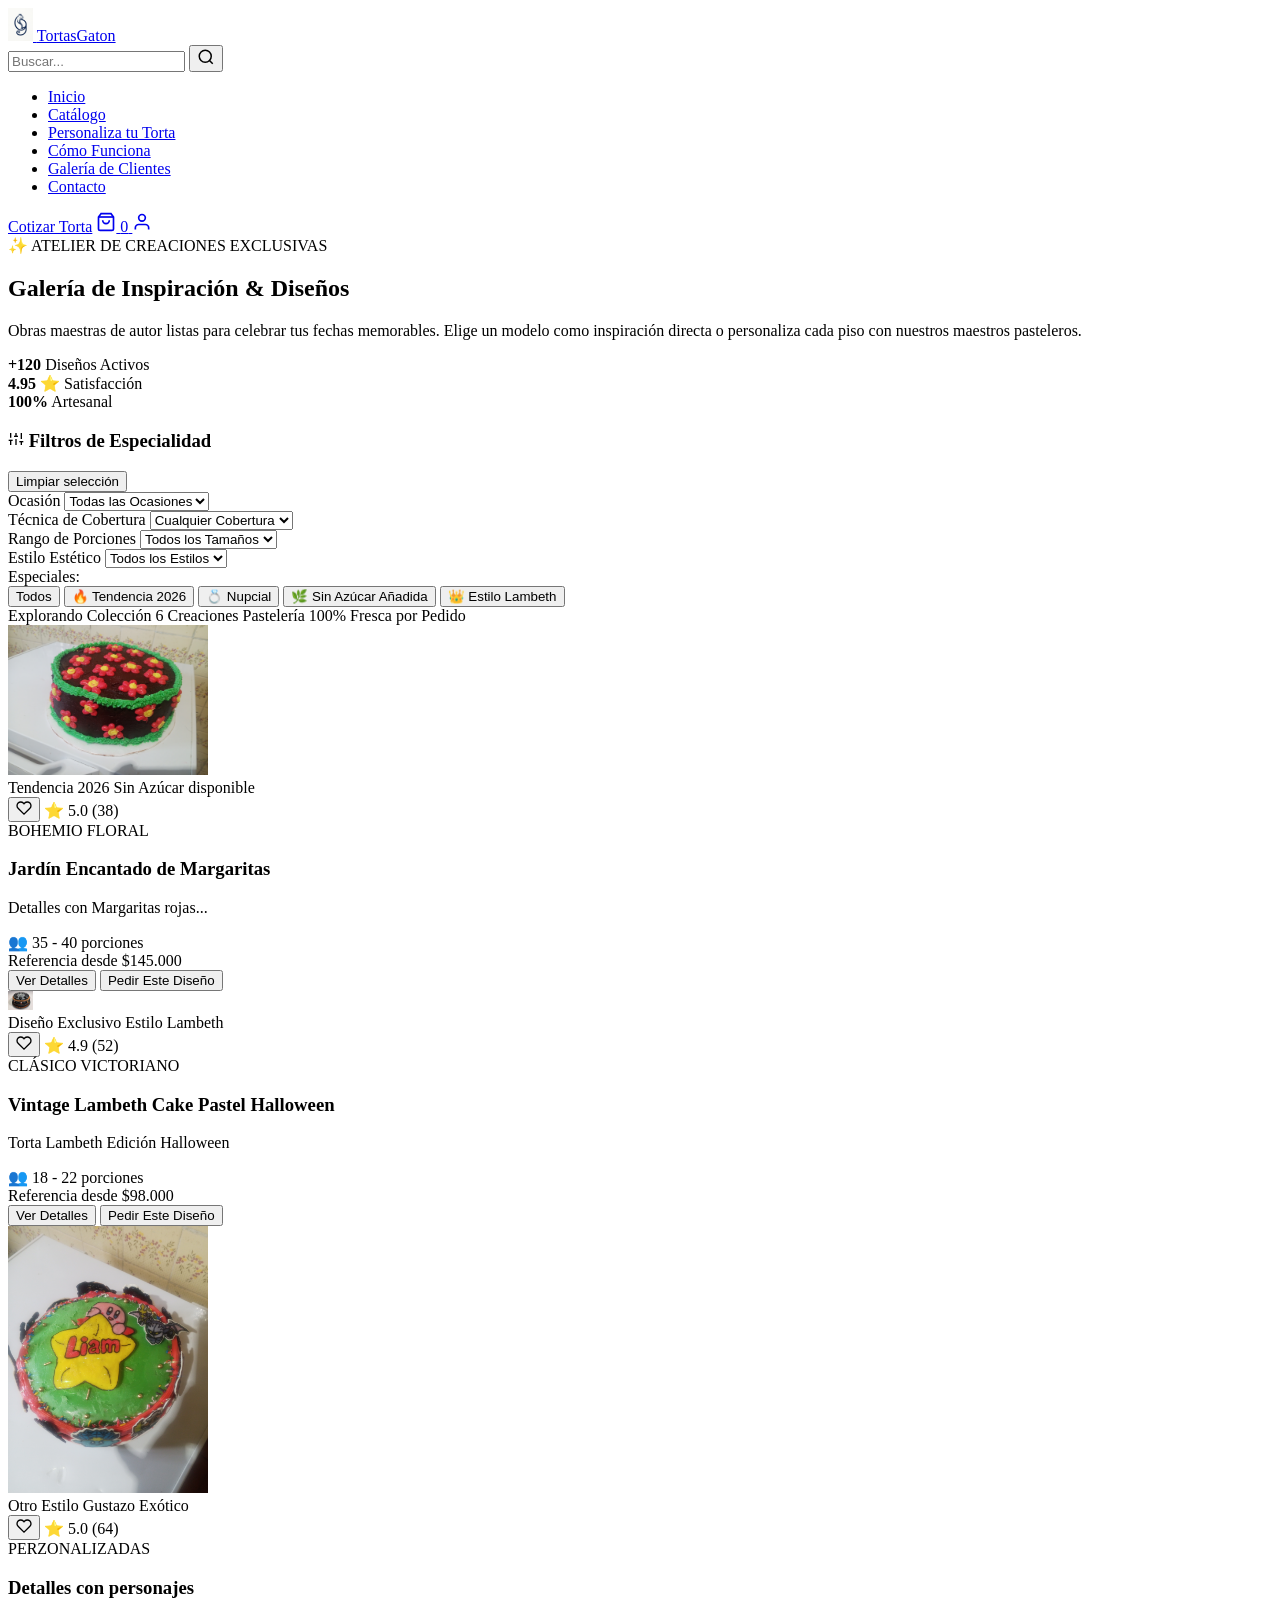
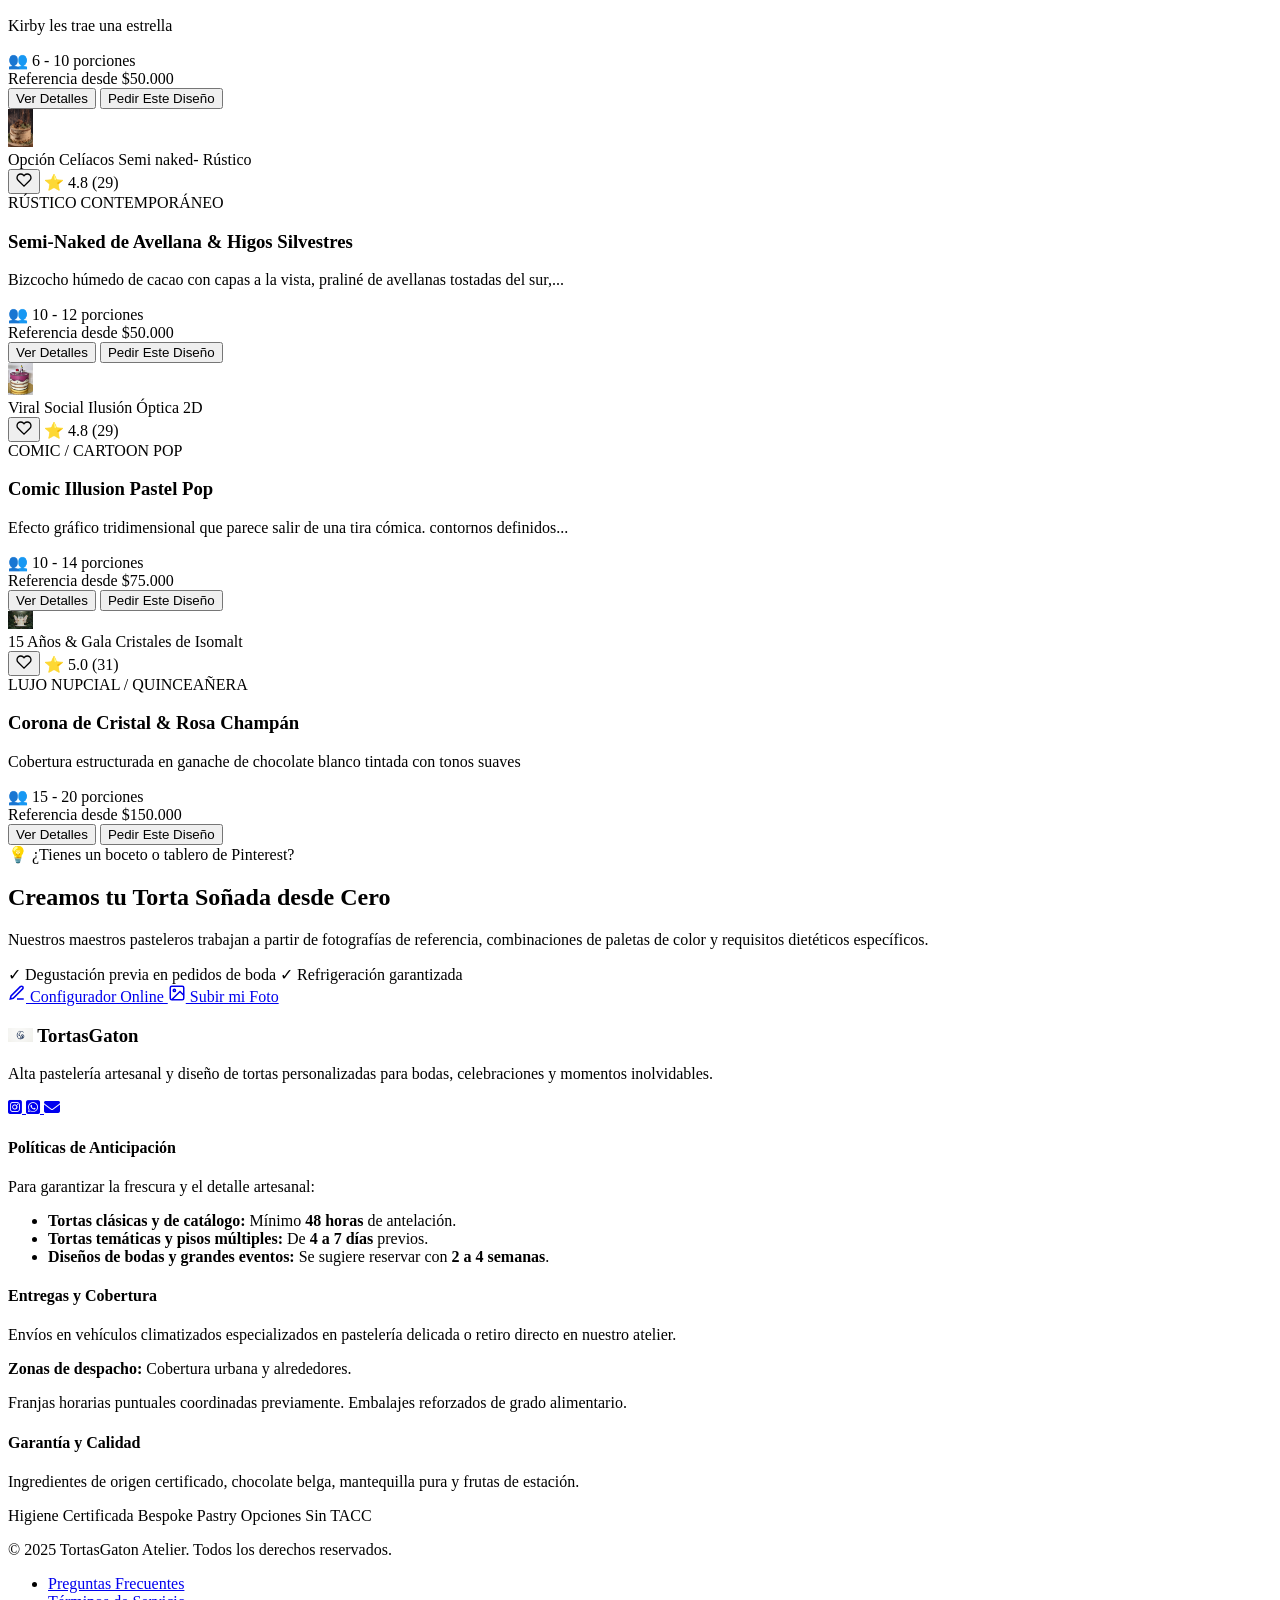
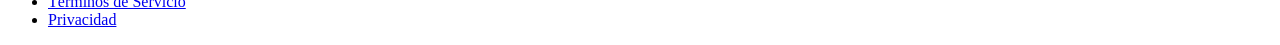
==== commit 56afc13c: "Retoque de index.html y catalogo.html Cambio de imágenes" ====
--- a/html-ccs/catalogo.html
+++ b/html-ccs/catalogo.html
@@ -1,7 +1,7 @@
 <!DOCTYPE html>
 <html lang="es">
 <head>
-    <title>Tortas Gaton</title>
+    <title> Catalogo - Tortas Gaton</title>
     <link rel="icon" type="image/png" href="../src/assets/images/Logo Gaton V2.png">
     <meta charset="UTF-8">
     <meta name="viewport" content="width=device-width, initial-scale=1.0">
@@ -174,7 +174,7 @@
                 <!-- Tarjeta 1: Jardín Encantado -->
                 <article class="product-card">
                     <div class="product-image-container">
-                        <img src="../src/assets/images/Torta jardin.jpeg" alt="Torta jardin" width="25">
+                        <img src="../src/assets/images/Floral.jpg" alt="Floral" width="200">
                         <div class="card-badges-top">
                             <span class="badge-tag trend">Tendencia 2026</span>
                             <span class="badge-tag info">Sin Azúcar disponible</span>    
@@ -188,8 +188,8 @@
                     </div>
                     <div class="product-info">
                         <span class="product-category">BOHEMIO FLORAL</span>
-                        <h3>Jardín Encantado de Rosas y Macarons</h3>
-                        <p>Tres pisos de bizcocho esponjoso embebido en almíbar de vainilla bourbon, relleno con...</p>
+                        <h3>Jardín Encantado de Margaritas</h3>
+                        <p>Detalles con Margaritas rojas...</p>
                         
                         <div class="product-meta-row">
                             <span class="portions">👥 35 - 40 porciones</span>
@@ -242,7 +242,7 @@
                 <!-- Tarjeta 3: Minimalismo Escultórico (Magnolia) -->
                 <article class="product-card">
                     <div class="product-image-container">
-                        <img src="../src/assets/images/Torta Magnolia.webp" alt="Torta Magnolia" width="25">
+                        <img src="../src/assets/images/Kirby Liam.jpg" alt="LiamKirby" width="200">
                         <div class="card-badges-top">
                             <span class="badge-tag trend">Otro Estilo</span>
                             <span class="badge-tag info">Gustazo Exótico</span>    
@@ -255,9 +255,9 @@
                         <span class="rating-tag">⭐ 5.0 (64)</span>
                     </div>
                     <div class="product-info">
-                        <span class="product-category">MINIMALISMO FRUTAL</span>
-                        <h3>Magnolia & Efecto Frutal</h3>
-                        <p>Minimalismo con toques frutales</p>
+                        <span class="product-category">PERZONALIZADAS</span>
+                        <h3>Detalles con personajes</h3>
+                        <p>Kirby les trae una estrella</p>
                         
                         <div class="product-meta-row">
                             <span class="portions">👥 6 - 10 porciones</span>
@@ -472,7 +472,7 @@
         <div class="footer-bottom">
             <p>&copy; 2025 TortasGaton Atelier. Todos los derechos reservados.</p>
             <ul class="footer-legal">
-                <li><a href="#faq">Preguntas Frecuentes</a></li>
+                <li><a href="funciona.html#faq">Preguntas Frecuentes</a></li>
                 <li><a href="#terminos">Términos de Servicio</a></li>
                 <li><a href="#privacidad">Privacidad</a></li>
             </ul>
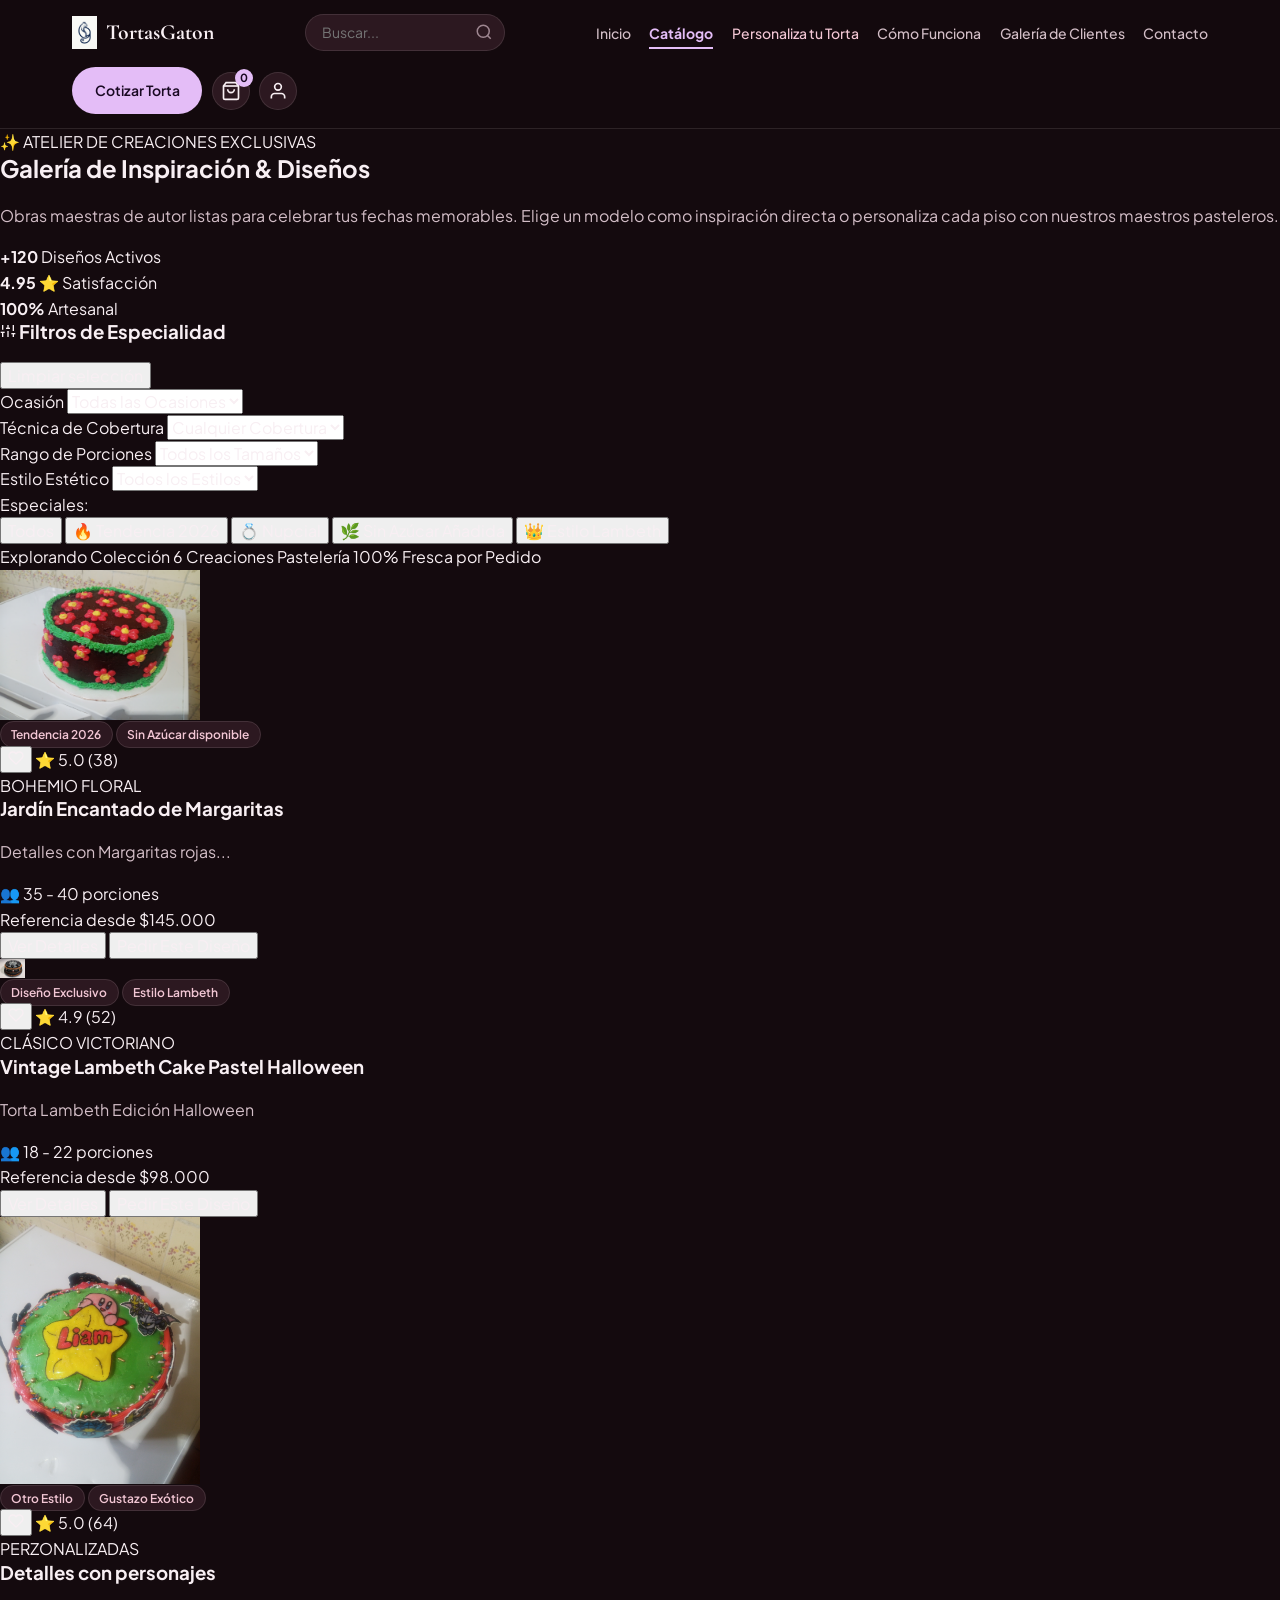
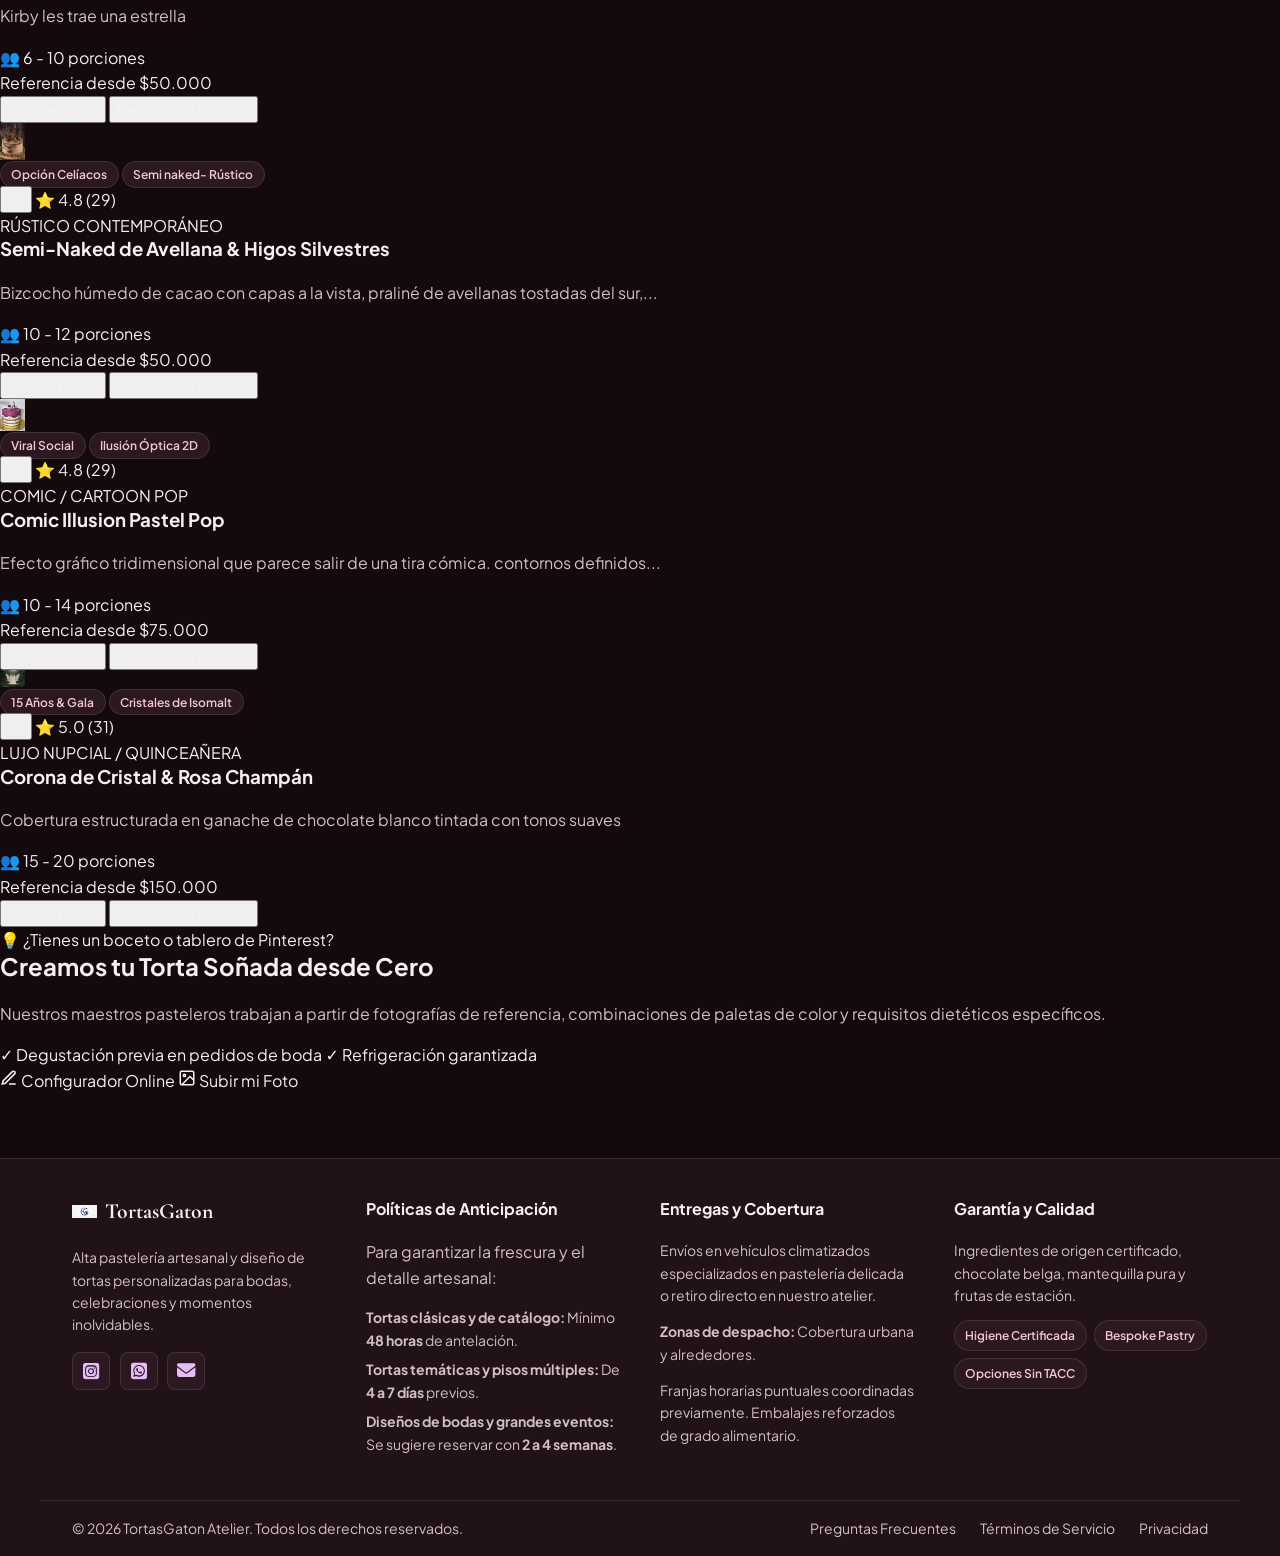
==== commit ba0e84ab: "Terminada HTML comenzando  con CSS" ====
--- a/html-ccs/catalogo.html
+++ b/html-ccs/catalogo.html
@@ -12,21 +12,28 @@
     <!-- Inicio iconos del footer -->
     <link rel="stylesheet" href="https://cdnjs.cloudflare.com/ajax/libs/font-awesome/6.5.2/css/all.min.css" />
     <!-- Fin iconos del footer -->
-    <!-- Para Archivo tu archivo CSS -->
-    <!-- <link rel="stylesheet" href="../src/assets/css/styles.css"> -->
+    <!-- Iconos Font Awesome -->
+    <link rel="stylesheet" href="https://cdnjs.cloudflare.com/ajax/libs/font-awesome/6.5.2/css/all.min.css" />
+    <!-- Fuentes tipográficas (Editorial Serif + Sans limpia) -->
+    <link rel="preconnect" href="https://fonts.googleapis.com">
+    <link rel="preconnect" href="https://fonts.gstatic.com" crossorigin>
+    <link href="https://fonts.googleapis.com/css2?family=Cormorant+Garamond:ital,wght@0,600;0,700;1,600&family=Plus+Jakarta+Sans:wght@400;500;600;700&display=swap" rel="stylesheet">
+
+    <!-- Hojas de estilo TortasGaton -->
+    <link rel="stylesheet" href="./variables.css">
+    <link rel="stylesheet" href="./global.css">
+    <link rel="stylesheet" href="./pages.css">
 </head>
 
 <body>
     <!-- 1. BARRA DE NAVEGACIÓN CATÁLOGO-->
     <header>
         <nav class="navbar">
-            <!-- Logo con imagen y texto-->
             <a href="index.html" class="logo">
                 <img src="../src/assets/images/Logo Gaton V1.png" alt="TortasGaton Logo" width="25">
                 <span>TortasGaton</span>
             </a>
-
-            <!-- Botón/Campo de búsqueda -->
+    
             <div class="nav-search">
                 <form action="/buscar" method="GET">
                     <input type="search" name="q" placeholder="Buscar..." aria-label="Buscar">
@@ -34,25 +41,23 @@
                         <svg width="18" height="18" viewBox="0 0 24 24" fill="none" stroke="currentColor" stroke-width="2">
                             <circle cx="11" cy="11" r="8"></circle>
                             <line x1="21" y1="21" x2="16.65" y2="16.65"></line>
-                        </svg>    
+                        </svg>
                     </button>
-                </form>    
-            </div>
-
-             <!-- Enlaces de navegación -->
+                </form>
+            </div>
+    
             <ul class="nav-links">
                 <li><a href="index.html">Inicio</a></li>
-                <li><a href="catalogo.html">Catálogo</a></li>
+                <li><a href="catalogo.html" aria-current="page">Catálogo</a></li>
                 <li><a href="personaliza.html" class="btn-highlight">Personaliza tu Torta</a></li>
                 <li><a href="funciona.html">Cómo Funciona</a></li>
                 <li><a href="clientes.html">Galería de Clientes</a></li>
                 <li><a href="contacto.html">Contacto</a></li>
             </ul>
-
-            <!-- Acciones a la derecha -->
+    
             <div class="nav-actions">
                 <a href="cotizar.html" class="btn-primary">Cotizar Torta</a>
-                <a href="#carrito" class="btn-icon cart-btn" aria-label="Carrito">
+                <a href="carrito.html" class="btn-icon cart-btn" aria-label="Carrito">
                     <svg width="20" height="20" viewBox="0 0 24 24" fill="none" stroke="currentColor" stroke-width="2">
                         <path d="M6 2L3 6v14a2 2 0 0 0 2 2h14a2 2 0 0 0 2-2V6l-3-4z"></path>
                         <line x1="3" y1="6" x2="21" y2="6"></line>
@@ -60,14 +65,14 @@
                     </svg>
                     <span class="badge">0</span>
                 </a>
-                <a href="#cuenta" class="btn-icon account-btn" aria-label="Cuenta">
+                <a href="cuenta.html" class="btn-icon account-btn" aria-label="Cuenta">
                     <svg width="20" height="20" viewBox="0 0 24 24" fill="none" stroke="currentColor" stroke-width="2">
                         <path d="M20 21v-2a4 4 0 0 0-4-4H8a4 4 0 0 0-4 4v2"></path>
                         <circle cx="12" cy="7" r="4"></circle>
                     </svg>
                 </a>
             </div>
-        </nav>    
+        </nav>
     </header>
 
     <!-- 2. Sección: Encabezado y filtros de Catálogo-->
@@ -416,7 +421,6 @@
     <!-- 5. FOOTER PRINCIPAL -->
     <footer>
         <div class="footer-container">
-            <!-- Columna 1: Marca y Redes -->
             <div class="footer-brand">
                 <h3 class="brand-title">
                     <img src="../src/assets/images/Logo Gaton V2.png" alt="TortasGatonV2 Logo" width="25" class="footer-logo"> 
@@ -428,16 +432,15 @@
                     <a href="https://instagram.com" target="_blank" rel="noopener noreferrer" class="btn" aria-label="Instagram">
                         <i class="fa-brands fa-square-instagram" aria-hidden="true"></i>   
                     </a>
-                    <a href="https://wa.me" target="_blank" rel="noopener noreferrer" class="btn" aria-label="Chat de WhatsApp">
+                    <a href="https://wa.me/5491134567890" target="_blank" rel="noopener noreferrer" class="btn" aria-label="Chat de WhatsApp">
                         <i class="fa-brands fa-square-whatsapp" aria-hidden="true"></i>
                     </a>
-                    <a href="mailto:tu-correo@ejemplo.com" class="btn" aria-label="Correo Electrónico">
+                    <a href="mailto:pedidos@tortasgaton.com" class="btn" aria-label="Correo Electrónico">
                         <i class="fa-solid fa-envelope" aria-hidden="true"></i>
                     </a>
                 </div>
             </div>
-
-            <!-- Columna 2: Políticas de Anticipación -->
+    
             <div class="footer-links">
                 <h4>Políticas de Anticipación</h4>
                 <p>Para garantizar la frescura y el detalle artesanal:</p>
@@ -447,16 +450,14 @@
                     <li><strong>Diseños de bodas y grandes eventos:</strong> Se sugiere reservar con <strong>2 a 4 semanas</strong>.</li>
                 </ul>
             </div>
-
-            <!-- Columna 3: Entregas y Cobertura -->
+    
             <div class="footer-info">
                 <h4>Entregas y Cobertura</h4>
                 <p>Envíos en vehículos climatizados especializados en pastelería delicada o retiro directo en nuestro atelier.</p>
                 <p><strong>Zonas de despacho:</strong> Cobertura urbana y alrededores.</p>
                 <p>Franjas horarias puntuales coordinadas previamente. Embalajes reforzados de grado alimentario.</p>
             </div>
-
-            <!-- Columna 4: Garantía y Calidad -->
+    
             <div class="footer-warranty">
                 <h4>Garantía y Calidad</h4>
                 <p>Ingredientes de origen certificado, chocolate belga, mantequilla pura y frutas de estación.</p>
@@ -467,14 +468,13 @@
                 </div>
             </div>
         </div>
-
-        <!-- Barra Inferior (Copyright y Enlaces Secundarios) -->
+    
         <div class="footer-bottom">
-            <p>&copy; 2025 TortasGaton Atelier. Todos los derechos reservados.</p>
+            <p>&copy; 2026 TortasGaton Atelier. Todos los derechos reservados.</p>
             <ul class="footer-legal">
                 <li><a href="funciona.html#faq">Preguntas Frecuentes</a></li>
-                <li><a href="#terminos">Términos de Servicio</a></li>
-                <li><a href="#privacidad">Privacidad</a></li>
+                <li><a href="terminos.html#terminos">Términos de Servicio</a></li>
+                <li><a href="privacidad.html#privacidad">Privacidad</a></li>
             </ul>
         </div>
     </footer>
--- a/html-ccs/variables.css
+++ b/html-ccs/variables.css
@@ -0,0 +1,60 @@
+/* ==========================================================================
+   TORTASGATON ATELIER - VARIABLES DE DISEÑO (variables.css)
+   ========================================================================== */
+
+   :root {
+    /* 1. Paleta de colores */
+    --bg-canvas: #140a0e;          /* Fondo general oscuro (cacao / vino muy profundo) */
+    --bg-surface: #211218;         /* Superficie principal de secciones y tarjetas */
+    --bg-elevated: #2c1820;        /* Tarjetas destacadas, inputs y bloques elevados */
+    --bg-pill: rgba(255, 255, 255, 0.06);
+
+    --text-primary: #f8eff3;       /* Texto principal claro */
+    --text-secondary: #d3bec7;     /* Párrafos y descripciones secundarias */
+    --text-muted: #9e8690;         /* Etiquetas auxiliares y notas sutiles */
+
+    --accent-primary: #e4bdf7;     /* Lila pastel principal (botones y enlaces activos) */
+    --accent-primary-hover: #d8a6f2;
+    --accent-secondary: #f2c6d4;   /* Rosa pastel suave para detalles/énfasis */
+    --on-accent: #190922;          /* Texto oscuro sobre botones/badges claros */
+
+    --border-subtle: rgba(248, 239, 243, 0.11);
+    --border-strong: rgba(228, 189, 247, 0.35);
+
+    /* 2. Tipografías */
+    --font-display: "Cormorant Garamond", Georgia, serif;
+    --font-sans: "Plus Jakarta Sans", system-ui, -apple-system, "Segoe UI", Roboto, sans-serif;
+
+    /* Escala tipográfica */
+    --text-xs: 0.75rem;            /* 12px */
+    --text-sm: 0.875rem;           /* 14px */
+    --text-base: 1rem;             /* 16px */
+    --text-lg: 1.125rem;           /* 18px */
+    --text-xl: 1.35rem;            /* 21.6px */
+    --text-2xl: clamp(1.75rem, 3vw, 2.5rem);
+    --text-3xl: clamp(2.1rem, 4vw, 3.1rem);
+
+    /* 3. Espaciados y contenedores */
+    --space-xs: 0.5rem;            /* 8px */
+    --space-sm: 0.75rem;           /* 12px */
+    --space-md: 1rem;              /* 16px */
+    --space-lg: 1.5rem;            /* 24px */
+    --space-xl: 2.5rem;            /* 40px */
+    --space-2xl: 4rem;             /* 64px */
+
+    --container-max: 1200px;
+    --gutter: clamp(1rem, 3vw, 2rem);
+
+    /* 4. Radios de borde y sombras */
+    --radius-sm: 8px;
+    --radius-md: 14px;
+    --radius-lg: 20px;
+    --radius-pill: 999px;
+
+    --shadow-card: 0 12px 32px rgba(0, 0, 0, 0.35);
+    --shadow-soft: 0 6px 18px rgba(0, 0, 0, 0.22);
+
+    /* 5. Transiciones */
+    --transition-fast: 0.18s ease;
+    --transition-base: 0.28s ease;
+}
--- a/html-ccs/global.css
+++ b/html-ccs/global.css
@@ -0,0 +1,444 @@
+/* ==========================================================================
+   TORTASGATON ATELIER - ESTILOS GLOBALES (global.css)
+   ========================================================================== */
+
+/* 1. Reset básico */
+*,
+*::before,
+*::after {
+    box-sizing: border-box;
+}
+
+html {
+    scroll-behavior: smooth;
+}
+
+body {
+    margin: 0;
+    background-color: var(--bg-canvas);
+    color: var(--text-primary);
+    font-family: var(--font-sans);
+    font-size: var(--text-base);
+    line-height: 1.6;
+    overflow-x: hidden;
+}
+
+img {
+    max-width: 100%;
+    height: auto;
+    display: block;
+}
+
+a {
+    color: inherit;
+    text-decoration: none;
+    transition: color var(--transition-fast), background-color var(--transition-fast), border-color var(--transition-fast);
+}
+
+button,
+input,
+select,
+textarea {
+    font-family: inherit;
+    font-size: inherit;
+    color: inherit;
+}
+
+button {
+    cursor: pointer;
+}
+
+/* Accesibilidad: foco visible con teclado */
+:focus-visible {
+    outline: 2px solid var(--accent-primary);
+    outline-offset: 3px;
+}
+
+/* 2. Tipografía y elementos reutilizables */
+h1, h2, h3, h4 {
+    margin-top: 0;
+    line-height: 1.2;
+    color: var(--text-primary);
+}
+
+h1 em,
+h2 em,
+h3 em {
+    font-family: var(--font-display);
+    font-style: italic;
+    font-weight: 700;
+    color: var(--accent-primary);
+}
+
+p {
+    margin-top: 0;
+    color: var(--text-secondary);
+}
+
+.section-eyebrow {
+    display: inline-block;
+    font-size: var(--text-xs);
+    font-weight: 700;
+    letter-spacing: 0.1em;
+    text-transform: uppercase;
+    color: var(--accent-primary);
+    margin-bottom: var(--space-xs);
+}
+
+/* Botones compartidos */
+.btn-primary,
+.btn-secondary-dark,
+.btn-submit-primary {
+    display: inline-flex;
+    align-items: center;
+    justify-content: center;
+    gap: var(--space-xs);
+    padding: 0.7rem 1.35rem;
+    border-radius: var(--radius-pill);
+    font-weight: 600;
+    font-size: var(--text-sm);
+    border: 1px solid transparent;
+    transition: transform var(--transition-fast), background-color var(--transition-fast), border-color var(--transition-fast);
+}
+
+.btn-primary,
+.btn-submit-primary {
+    background-color: var(--accent-primary);
+    color: var(--on-accent);
+}
+
+.btn-primary:hover,
+.btn-submit-primary:hover {
+    background-color: var(--accent-primary-hover);
+    transform: translateY(-1px);
+}
+
+.btn-secondary-dark {
+    background-color: var(--bg-elevated);
+    color: var(--text-primary);
+    border-color: var(--border-subtle);
+}
+
+.btn-secondary-dark:hover {
+    border-color: var(--border-strong);
+    background-color: var(--bg-surface);
+}
+
+/* Formularios base */
+.form-group {
+    display: flex;
+    flex-direction: column;
+    gap: 0.4rem;
+    margin-bottom: var(--space-md);
+}
+
+.form-group label {
+    font-size: var(--text-sm);
+    font-weight: 600;
+    color: var(--text-primary);
+}
+
+.form-group input,
+.form-group select,
+.form-group textarea {
+    width: 100%;
+    padding: 0.72rem 0.9rem;
+    background-color: var(--bg-elevated);
+    border: 1px solid var(--border-subtle);
+    border-radius: var(--radius-sm);
+    transition: border-color var(--transition-fast), background-color var(--transition-fast);
+}
+
+.form-group input:focus,
+.form-group select:focus,
+.form-group textarea:focus {
+    outline: none;
+    border-color: var(--accent-primary);
+}
+
+.form-row-2col {
+    display: grid;
+    grid-template-columns: repeat(2, minmax(0, 1fr));
+    gap: var(--space-md);
+}
+
+.form-fieldset {
+    border: 1px solid var(--border-subtle);
+    border-radius: var(--radius-md);
+    padding: var(--space-md);
+    margin: 0 0 var(--space-md);
+}
+
+.form-fieldset legend {
+    padding: 0 var(--space-xs);
+    font-size: var(--text-sm);
+    font-weight: 600;
+    color: var(--accent-secondary);
+}
+
+/* 3. Barra de navegación (Header) */
+header {
+    position: sticky;
+    top: 0;
+    z-index: 100;
+    background-color: rgba(20, 10, 14, 0.92);
+    backdrop-filter: blur(10px);
+    border-bottom: 1px solid var(--border-subtle);
+}
+
+.navbar {
+    max-width: var(--container-max);
+    margin: 0 auto;
+    padding: 0.85rem var(--gutter);
+    display: flex;
+    align-items: center;
+    justify-content: space-between;
+    gap: var(--space-md);
+    flex-wrap: wrap;
+}
+
+.logo {
+    display: inline-flex;
+    align-items: center;
+    gap: 0.55rem;
+    font-family: var(--font-display);
+    font-size: var(--text-xl);
+    font-weight: 700;
+    color: var(--text-primary);
+}
+
+.nav-search form {
+    display: flex;
+    align-items: center;
+    background-color: var(--bg-elevated);
+    border: 1px solid var(--border-subtle);
+    border-radius: var(--radius-pill);
+    padding: 0.25rem 0.4rem 0.25rem 0.9rem;
+}
+
+.nav-search input[type="search"] {
+    background: transparent;
+    border: none;
+    outline: none;
+    width: 150px;
+    font-size: var(--text-sm);
+}
+
+.nav-search button {
+    background: transparent;
+    border: none;
+    color: var(--text-muted);
+    display: inline-flex;
+    align-items: center;
+    padding: 0.3rem;
+}
+
+.nav-search button:hover {
+    color: var(--accent-primary);
+}
+
+.nav-links {
+    display: flex;
+    align-items: center;
+    gap: 1.15rem;
+    list-style: none;
+    margin: 0;
+    padding: 0;
+    flex-wrap: wrap;
+}
+
+.nav-links a {
+    font-size: var(--text-sm);
+    font-weight: 500;
+    color: var(--text-secondary);
+    padding: 0.35rem 0;
+}
+
+.nav-links a:hover,
+.nav-links a[aria-current="page"] {
+    color: var(--accent-primary);
+}
+
+.nav-links a[aria-current="page"] {
+    font-weight: 700;
+    border-bottom: 2px solid var(--accent-primary);
+}
+
+.nav-links a.btn-highlight {
+    color: var(--accent-secondary);
+}
+
+.nav-actions {
+    display: flex;
+    align-items: center;
+    gap: 0.6rem;
+}
+
+.btn-icon {
+    position: relative;
+    display: inline-flex;
+    align-items: center;
+    justify-content: center;
+    width: 38px;
+    height: 38px;
+    border-radius: var(--radius-pill);
+    background-color: var(--bg-elevated);
+    border: 1px solid var(--border-subtle);
+    color: var(--text-primary);
+}
+
+.btn-icon:hover,
+.btn-icon[aria-current="page"] {
+    border-color: var(--accent-primary);
+    color: var(--accent-primary);
+}
+
+.cart-btn .badge {
+    position: absolute;
+    top: -4px;
+    right: -4px;
+    min-width: 18px;
+    height: 18px;
+    padding: 0 4px;
+    border-radius: var(--radius-pill);
+    background-color: var(--accent-primary);
+    color: var(--on-accent);
+    font-size: 0.7rem;
+    font-weight: 700;
+    display: inline-flex;
+    align-items: center;
+    justify-content: center;
+}
+
+/* 4. Footer */
+footer {
+    background-color: var(--bg-surface);
+    border-top: 1px solid var(--border-subtle);
+    margin-top: var(--space-2xl);
+}
+
+.footer-container {
+    max-width: var(--container-max);
+    margin: 0 auto;
+    padding: var(--space-xl) var(--gutter);
+    display: grid;
+    grid-template-columns: repeat(auto-fit, minmax(220px, 1fr));
+    gap: var(--space-xl);
+}
+
+.brand-title {
+    display: inline-flex;
+    align-items: center;
+    gap: 0.5rem;
+    font-family: var(--font-display);
+    font-size: var(--text-xl);
+}
+
+.footer-socials {
+    display: flex;
+    gap: 0.6rem;
+    margin-top: var(--space-md);
+}
+
+.footer-socials .btn {
+    display: inline-flex;
+    align-items: center;
+    justify-content: center;
+    width: 38px;
+    height: 38px;
+    border-radius: var(--radius-sm);
+    background-color: var(--bg-elevated);
+    border: 1px solid var(--border-subtle);
+    color: var(--accent-primary);
+    font-size: 1.15rem;
+}
+
+.footer-socials .btn:hover {
+    border-color: var(--accent-primary);
+    transform: translateY(-2px);
+}
+
+.footer-links ul {
+    list-style: none;
+    padding: 0;
+    margin: var(--space-xs) 0 0;
+    display: flex;
+    flex-direction: column;
+    gap: 0.45rem;
+    font-size: var(--text-sm);
+    color: var(--text-secondary);
+}
+
+.footer-info p,
+.footer-warranty p,
+.footer-brand p {
+    font-size: var(--text-sm);
+}
+
+.footer-badges {
+    display: flex;
+    flex-wrap: wrap;
+    gap: 0.45rem;
+    margin-top: var(--space-sm);
+}
+
+.badge-tag {
+    font-size: var(--text-xs);
+    font-weight: 600;
+    padding: 0.3rem 0.65rem;
+    border-radius: var(--radius-pill);
+    background-color: var(--bg-elevated);
+    border: 1px solid var(--border-subtle);
+    color: var(--accent-secondary);
+}
+
+.footer-bottom {
+    border-top: 1px solid var(--border-subtle);
+    max-width: var(--container-max);
+    margin: 0 auto;
+    padding: var(--space-md) var(--gutter);
+    display: flex;
+    flex-wrap: wrap;
+    align-items: center;
+    justify-content: space-between;
+    gap: var(--space-md);
+    font-size: var(--text-sm);
+}
+
+.footer-bottom p {
+    margin: 0;
+}
+
+.footer-legal {
+    list-style: none;
+    display: flex;
+    flex-wrap: wrap;
+    gap: var(--space-lg);
+    margin: 0;
+    padding: 0;
+}
+
+.footer-legal a {
+    color: var(--text-secondary);
+}
+
+.footer-legal a:hover {
+    color: var(--accent-primary);
+}
+
+/* Responsive global */
+@media (max-width: 768px) {
+    .form-row-2col {
+        grid-template-columns: 1fr;
+    }
+
+    .nav-search {
+        order: 3;
+        width: 100%;
+    }
+
+    .nav-search form,
+    .nav-search input[type="search"] {
+        width: 100%;
+    }
+}
--- a/html-ccs/pages.css
+++ b/html-ccs/pages.css
@@ -0,0 +1,569 @@
+/* ==========================================================================
+   TORTASGATON ATELIER - ESTILOS POR PÁGINA (pages.css)
+   ========================================================================== */
+
+/* --------------------------------------------------------------------------
+   1. CONTACTO: BANNER DE URGENCIAS Y CUPOS DE ÚLTIMA HORA
+   -------------------------------------------------------------------------- */
+   .contact-main,
+   .legal-main,
+   .quote-main,
+   .account-main,
+   .cart-main {
+       max-width: var(--container-max);
+       margin: 0 auto;
+       padding: var(--space-xl) var(--gutter);
+   }
+   
+   .urgent-booking-banner {
+       margin-top: var(--space-xl);
+       padding: var(--space-lg) var(--space-xl);
+       background: linear-gradient(120deg, var(--bg-surface) 0%, var(--bg-elevated) 100%);
+       border: 1px solid var(--border-strong);
+       border-radius: var(--radius-lg);
+       box-shadow: var(--shadow-card);
+       display: flex;
+       align-items: center;
+       justify-content: space-between;
+       gap: var(--space-lg);
+       flex-wrap: wrap;
+   }
+   
+   .urgent-banner-content {
+       max-width: 720px;
+   }
+   
+   .urgent-status-pill {
+       display: inline-flex;
+       align-items: center;
+       gap: 0.45rem;
+       padding: 0.32rem 0.8rem;
+       border-radius: var(--radius-pill);
+       background-color: var(--bg-pill);
+       border: 1px solid var(--border-subtle);
+       color: var(--accent-secondary);
+       font-size: var(--text-xs);
+       font-weight: 600;
+       margin-bottom: var(--space-sm);
+   }
+   
+   .urgent-booking-banner h2 {
+       font-size: var(--text-2xl);
+       margin-bottom: 0.4rem;
+   }
+   
+   .urgent-booking-banner p {
+       margin: 0;
+       font-size: var(--text-sm);
+   }
+   
+   .btn-urgent-whatsapp {
+       display: inline-flex;
+       align-items: center;
+       gap: 0.55rem;
+       padding: 0.8rem 1.45rem;
+       border-radius: var(--radius-pill);
+       background-color: var(--accent-primary);
+       color: var(--on-accent);
+       font-weight: 700;
+       font-size: var(--text-sm);
+       white-space: nowrap;
+       box-shadow: var(--shadow-soft);
+   }
+   
+   .btn-urgent-whatsapp:hover {
+       background-color: var(--accent-primary-hover);
+       transform: translateY(-1px);
+   }
+   
+   /* --------------------------------------------------------------------------
+      2. PÁGINAS LEGALES: TÉRMINOS DE SERVICIO Y PRIVACIDAD
+      -------------------------------------------------------------------------- */
+   .legal-hero,
+   .quote-hero,
+   .account-hero,
+   .cart-hero {
+       text-align: center;
+       max-width: 760px;
+       margin: 0 auto var(--space-xl);
+   }
+   
+   .legal-badge,
+   .quote-badge,
+   .account-badge,
+   .cart-badge {
+       display: inline-flex;
+       align-items: center;
+       gap: 0.45rem;
+       padding: 0.35rem 0.85rem;
+       border-radius: var(--radius-pill);
+       background-color: var(--bg-surface);
+       border: 1px solid var(--border-subtle);
+       color: var(--accent-primary);
+       font-size: var(--text-xs);
+       font-weight: 700;
+       letter-spacing: 0.06em;
+       margin-bottom: var(--space-md);
+   }
+   
+   .legal-hero h1,
+   .quote-hero h1,
+   .account-hero h1,
+   .cart-hero h1 {
+       font-size: var(--text-3xl);
+       margin-bottom: var(--space-sm);
+   }
+   
+   .legal-updated {
+       font-size: var(--text-xs);
+       color: var(--text-muted);
+       margin-top: var(--space-sm);
+   }
+   
+   .legal-layout-grid {
+       display: grid;
+       grid-template-columns: 270px minmax(0, 1fr);
+       gap: var(--space-xl);
+       align-items: start;
+   }
+   
+   .legal-toc {
+       position: sticky;
+       top: 5.5rem;
+       background-color: var(--bg-surface);
+       border: 1px solid var(--border-subtle);
+       border-radius: var(--radius-md);
+       padding: var(--space-lg);
+   }
+   
+   .legal-toc h2 {
+       font-size: var(--text-base);
+       margin-bottom: var(--space-sm);
+   }
+   
+   .legal-toc ul {
+       list-style: none;
+       padding: 0;
+       margin: 0;
+       display: flex;
+       flex-direction: column;
+       gap: 0.55rem;
+       font-size: var(--text-sm);
+   }
+   
+   .legal-toc a {
+       color: var(--text-secondary);
+   }
+   
+   .legal-toc a:hover {
+       color: var(--accent-primary);
+   }
+   
+   .legal-content-articles {
+       display: flex;
+       flex-direction: column;
+       gap: var(--space-lg);
+   }
+   
+   .legal-clause-card {
+       background-color: var(--bg-surface);
+       border: 1px solid var(--border-subtle);
+       border-radius: var(--radius-md);
+       padding: var(--space-lg);
+       scroll-margin-top: 6rem;
+   }
+   
+   .legal-clause-card h2 {
+       font-size: var(--text-xl);
+       margin-bottom: var(--space-sm);
+   }
+   
+   .legal-clause-card ul {
+       padding-left: 1.2rem;
+       margin: var(--space-xs) 0 0;
+       color: var(--text-secondary);
+   }
+   
+   .legal-clause-card li {
+       margin-bottom: 0.4rem;
+   }
+   
+   /* --------------------------------------------------------------------------
+      3. COTIZAR TORTA
+      -------------------------------------------------------------------------- */
+   .quote-two-column-grid,
+   .account-two-column-grid,
+   .cart-two-column-grid {
+       display: grid;
+       grid-template-columns: minmax(0, 1.65fr) minmax(280px, 1fr);
+       gap: var(--space-xl);
+       align-items: start;
+   }
+   
+   .quote-form-card,
+   .quote-guide-card {
+       background-color: var(--bg-surface);
+       border: 1px solid var(--border-subtle);
+       border-radius: var(--radius-lg);
+       padding: var(--space-lg);
+       box-shadow: var(--shadow-soft);
+   }
+   
+   .quote-summary-sidebar {
+       display: flex;
+       flex-direction: column;
+       gap: var(--space-lg);
+   }
+   
+   .quote-guide-card h3 {
+       font-size: var(--text-lg);
+       margin-bottom: var(--space-sm);
+   }
+   
+   .quote-guide-card ul {
+       list-style: none;
+       padding: 0;
+       margin: 0;
+       display: flex;
+       flex-direction: column;
+       gap: 0.5rem;
+       font-size: var(--text-sm);
+       color: var(--text-secondary);
+   }
+   
+   .quote-sidebar-actions {
+       display: flex;
+       flex-direction: column;
+       gap: 0.65rem;
+       margin-top: var(--space-md);
+   }
+   
+   .form-submit-block {
+       margin-top: var(--space-md);
+   }
+   
+   .form-confirmation-note {
+       display: inline-flex;
+       align-items: center;
+       gap: 0.45rem;
+       margin-top: var(--space-sm);
+       font-size: var(--text-xs);
+       color: var(--text-muted);
+   }
+   
+   /* --------------------------------------------------------------------------
+      4. MI CUENTA
+      -------------------------------------------------------------------------- */
+   .account-sidebar,
+   .account-panel-card {
+       background-color: var(--bg-surface);
+       border: 1px solid var(--border-subtle);
+       border-radius: var(--radius-lg);
+       padding: var(--space-lg);
+   }
+   
+   .account-profile-card {
+       display: flex;
+       align-items: center;
+       gap: var(--space-md);
+       padding-bottom: var(--space-md);
+       border-bottom: 1px solid var(--border-subtle);
+   }
+   
+   .account-avatar {
+       width: 48px;
+       height: 48px;
+       border-radius: var(--radius-pill);
+       background-color: var(--bg-elevated);
+       border: 1px solid var(--border-strong);
+       color: var(--accent-primary);
+       display: grid;
+       place-items: center;
+       font-size: 1.2rem;
+       flex-shrink: 0;
+   }
+   
+   .account-profile-card h2 {
+       font-size: var(--text-lg);
+       margin-bottom: 0.15rem;
+   }
+   
+   .account-profile-card p {
+       font-size: var(--text-xs);
+       margin: 0;
+   }
+   
+   .account-nav-menu ul {
+       list-style: none;
+       padding: 0;
+       margin: var(--space-md) 0;
+       display: flex;
+       flex-direction: column;
+       gap: 0.4rem;
+   }
+   
+   .account-nav-menu a {
+       display: flex;
+       align-items: center;
+       gap: 0.6rem;
+       padding: 0.6rem 0.8rem;
+       border-radius: var(--radius-sm);
+       font-size: var(--text-sm);
+       color: var(--text-secondary);
+   }
+   
+   .account-nav-menu a:hover,
+   .account-nav-menu a.active {
+       background-color: var(--bg-elevated);
+       color: var(--accent-primary);
+   }
+   
+   .account-quick-cta {
+       display: flex;
+       flex-direction: column;
+       gap: 0.6rem;
+   }
+   
+   .account-content-panels {
+       display: flex;
+       flex-direction: column;
+       gap: var(--space-lg);
+   }
+   
+   .account-panel-card {
+       scroll-margin-top: 6rem;
+   }
+   
+   .account-empty-state,
+   .cart-empty-state {
+       text-align: center;
+       padding: var(--space-xl) var(--space-md);
+       background-color: var(--bg-elevated);
+       border: 1px dashed var(--border-subtle);
+       border-radius: var(--radius-md);
+   }
+   
+   .account-empty-state i,
+   .cart-empty-state i {
+       font-size: 1.8rem;
+       color: var(--accent-primary);
+       margin-bottom: var(--space-sm);
+   }
+   
+   .account-empty-state h3,
+   .cart-empty-state h3 {
+       font-size: var(--text-lg);
+       margin-bottom: 0.35rem;
+   }
+   
+   /* --------------------------------------------------------------------------
+      5. CARRITO
+      -------------------------------------------------------------------------- */
+   .cart-items-column,
+   .cart-summary-card {
+       background-color: var(--bg-surface);
+       border: 1px solid var(--border-subtle);
+       border-radius: var(--radius-lg);
+       padding: var(--space-lg);
+   }
+   
+   .cart-list-header {
+       display: flex;
+       align-items: center;
+       justify-content: space-between;
+       gap: var(--space-md);
+       flex-wrap: wrap;
+       margin-bottom: var(--space-md);
+   }
+   
+   .cart-list-header h2,
+   .cart-summary-card h2 {
+       font-size: var(--text-xl);
+       margin: 0;
+   }
+   
+   .text-action-link {
+       display: inline-flex;
+       align-items: center;
+       gap: 0.4rem;
+       font-size: var(--text-sm);
+       color: var(--accent-primary);
+   }
+   
+   .empty-cart-actions {
+       display: flex;
+       justify-content: center;
+       gap: 0.75rem;
+       flex-wrap: wrap;
+       margin-top: var(--space-md);
+   }
+   
+   .cart-item-card {
+       display: flex;
+       gap: var(--space-md);
+       padding: var(--space-md);
+       background-color: var(--bg-elevated);
+       border: 1px solid var(--border-subtle);
+       border-radius: var(--radius-md);
+       margin-bottom: var(--space-md);
+   }
+   
+   .cart-item-media img {
+       width: 96px;
+       height: 96px;
+       object-fit: cover;
+       border-radius: var(--radius-sm);
+   }
+   
+   .cart-item-details {
+       flex: 1;
+   }
+   
+   .cart-item-top {
+       display: flex;
+       justify-content: space-between;
+       align-items: flex-start;
+       gap: var(--space-sm);
+   }
+   
+   .item-category-tag {
+       font-size: var(--text-xs);
+       color: var(--accent-secondary);
+       font-weight: 600;
+   }
+   
+   .cart-item-top h3 {
+       font-size: var(--text-lg);
+       margin: 0.1rem 0 0.25rem;
+   }
+   
+   .btn-remove-item {
+       background: transparent;
+       border: none;
+       color: var(--text-muted);
+       padding: 0.25rem;
+   }
+   
+   .btn-remove-item:hover {
+       color: var(--accent-primary);
+   }
+   
+   .item-specs {
+       font-size: var(--text-sm);
+       margin-bottom: var(--space-sm);
+   }
+   
+   .cart-item-controls {
+       display: flex;
+       align-items: center;
+       justify-content: space-between;
+   }
+   
+   .quantity-stepper {
+       display: inline-flex;
+       align-items: center;
+       gap: 0.65rem;
+       background-color: var(--bg-surface);
+       border: 1px solid var(--border-subtle);
+       border-radius: var(--radius-pill);
+       padding: 0.2rem 0.6rem;
+   }
+   
+   .qty-btn {
+       background: transparent;
+       border: none;
+       color: var(--text-primary);
+       font-weight: 700;
+   }
+   
+   .cart-dedication-box {
+       margin-top: var(--space-md);
+   }
+   
+   .cart-dedication-box label {
+       display: flex;
+       align-items: center;
+       gap: 0.45rem;
+       font-size: var(--text-sm);
+       font-weight: 600;
+       margin-bottom: 0.45rem;
+   }
+   
+   .radio-option-card {
+       display: flex;
+       align-items: center;
+       gap: 0.55rem;
+       padding: 0.65rem 0.8rem;
+       background-color: var(--bg-elevated);
+       border: 1px solid var(--border-subtle);
+       border-radius: var(--radius-sm);
+       font-size: var(--text-sm);
+       cursor: pointer;
+       margin-top: 0.5rem;
+   }
+   
+   .summary-totals-list {
+       margin: var(--space-lg) 0;
+       display: flex;
+       flex-direction: column;
+       gap: 0.65rem;
+       font-size: var(--text-sm);
+   }
+   
+   .summary-row {
+       display: flex;
+       justify-content: space-between;
+       gap: var(--space-md);
+   }
+   
+   .summary-row dt {
+       color: var(--text-secondary);
+   }
+   
+   .summary-row dd {
+       margin: 0;
+       font-weight: 600;
+       color: var(--text-primary);
+   }
+   
+   .summary-total-final {
+       padding-top: 0.65rem;
+       border-top: 1px solid var(--border-subtle);
+       font-size: var(--text-base);
+   }
+   
+   .summary-deposit-note dt,
+   .summary-deposit-note dd {
+       color: var(--accent-primary);
+   }
+   
+   /* --------------------------------------------------------------------------
+      6. RESPONSIVE DE PÁGINAS
+      -------------------------------------------------------------------------- */
+   @media (max-width: 900px) {
+       .legal-layout-grid,
+       .quote-two-column-grid,
+       .account-two-column-grid,
+       .cart-two-column-grid {
+           grid-template-columns: 1fr;
+       }
+   
+       .legal-toc {
+           position: static;
+       }
+   }
+   
+   @media (max-width: 640px) {
+       .urgent-booking-banner {
+           padding: var(--space-md);
+       }
+   
+       .cart-item-card {
+           flex-direction: column;
+       }
+   
+       .cart-item-media img {
+           width: 100%;
+           height: 180px;
+       }
+   }
